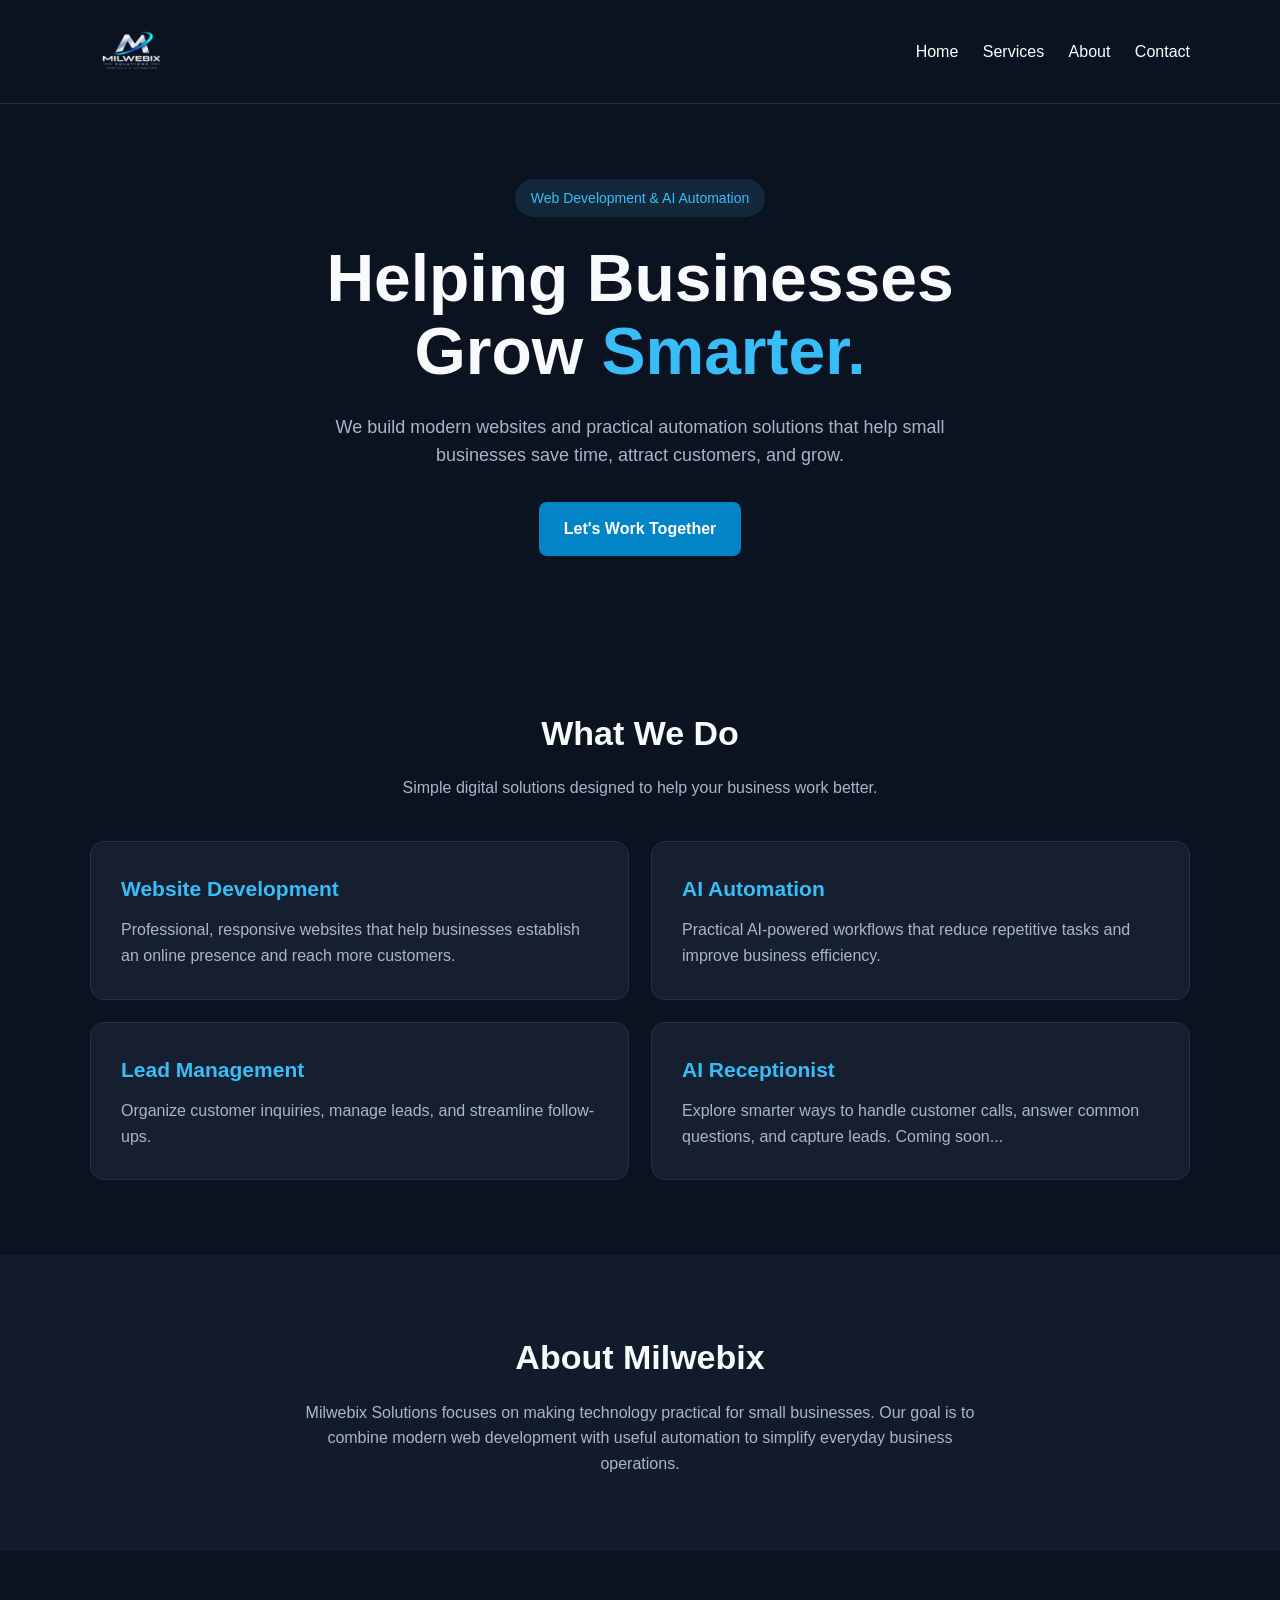
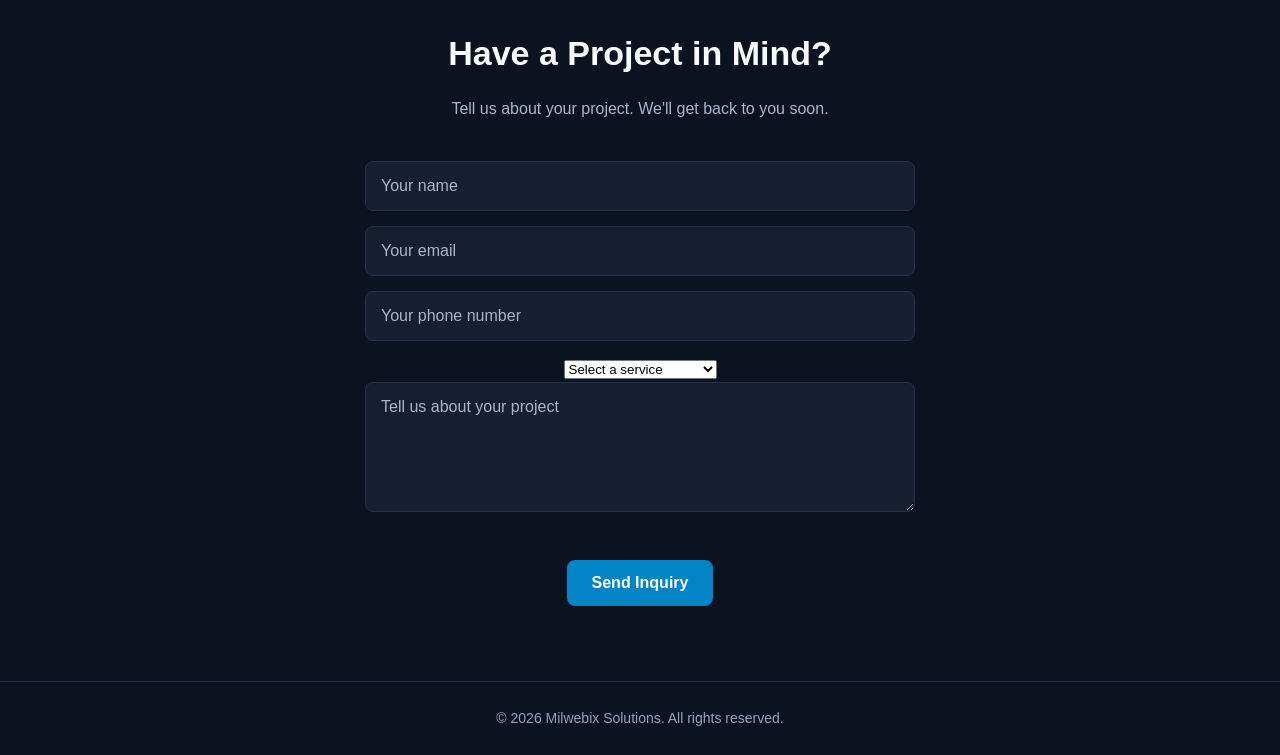
==== index.html @ 96309662 "Add service selection to contact form" ====
<!DOCTYPE html>
<html lang="en">
<head>
  <meta charset="UTF-8">
  <meta name="viewport" content="width=device-width, initial-scale=1.0">
  <meta name="description" content="Milwebix Solutions helps small businesses grow with modern websites and practical AI automation.">
  <title>Milwebix Solutions | Websites & AI Automation</title>

  <style>
    * {
      margin: 0;
      padding: 0;
      box-sizing: border-box;
    }

    html {
      scroll-behavior: smooth;
    }

    body {
      font-family: Arial, sans-serif;
      background: #0b1220;
      color: #f8fafc;
      line-height: 1.6;
    }

    .container {
      width: 90%;
      max-width: 1100px;
      margin: auto;
    }

    header {
      padding: 24px 0;
      border-bottom: 1px solid #263247;
    }

    nav {
      display: flex;
      justify-content: space-between;
      align-items: center;
      gap: 20px;
    }
.logo img {
    height: 55px;
    width: auto;
    max-width: 220px;
    object-fit: contain;
    display: block;
    mix-blend-mode: screen;
}

header nav a,
header nav a:link,
header nav a:visited {
    color: #FFFFFF !important;
    text-decoration: none;
    margin-left: 20px;
    font-weight: 500;
    transition: color 0.3s ease;
}

header nav a:hover {
    color: #25C8F5 !important;
}
}

    .hero {
      padding: 110px 0 100px;
      text-align: center;
    }
    .hero .container{
      text-align: center;
    }

    .tag {
      display: inline-block;
      color: #38bdf8;
      background: #14283b;
      padding: 8px 16px;
      border-radius: 30px;
      margin-bottom: 25px;
      font-size: 14px;
    }

    .hero h1 {
      font-size: clamp(38px, 7vw, 66px);
      line-height: 1.1;
      margin-bottom: 25px;
    }

    .hero h1 span {
      color: #38bdf8;
    }

    .hero p {
      max-width: 650px;
      margin: 0 auto 32px;
      color: #aab6c8;
      font-size: 18px;
    }

    .button {
      display: inline-block;
      background: #0284c7;
      color: white;
      padding: 14px 25px;
      border-radius: 8px;
      text-decoration: none;
      font-weight: bold;
    }

    .button:hover {
      background: #0369a1;
    }

    section {
      padding: 75px 0;
    }

    .section-title {
      text-align: center;
      font-size: 34px;
      margin-bottom: 15px;
    }

    .section-description {
      text-align: center;
      color: #aab6c8;
      max-width: 600px;
      margin: 0 auto 40px;
    }

    .services {
      display: grid;
      grid-template-columns: repeat(2, 1fr);
      gap: 22px;
    }

    .service-card {
      background: #151f30;
      border: 1px solid #263247;
      border-radius: 14px;
      padding: 30px;
    }

    .service-card h3 {
      font-size: 21px;
      margin-bottom: 12px;
      color: #38bdf8;
    }

    .service-card p {
      color: #aab6c8;
    }

    .about {
      text-align: center;
      background: #111b2b;
    }

    .about p {
      max-width: 700px;
      margin: auto;
      color: #aab6c8;
    }

   .contact {
  text-align: center;
}

.contact form {
  max-width: 550px;
  margin: 0 auto;
}

.contact input,
.contact textarea {
  width: 100%;
  padding: 15px;
  margin-bottom: 15px;
  background: #151f30;
  border: 1px solid #263247;
  border-radius: 8px;
  color: #ffffff;
  font-size: 16px;
  font-family: Arial, sans-serif;
}

.contact input::placeholder,
.contact textarea::placeholder {
  color: #aab6c8;
}

.contact input:focus,
.contact textarea:focus {
  outline: none;
  border-color: #25C8F5;
}

.contact textarea {
  min-height: 130px;
  resize: vertical;
}

.contact button {
  border: none;
  cursor: pointer;
  font-size: 16px;
}

    footer {
      border-top: 1px solid #263247;
      padding: 25px 0;
      text-align: center;
      color: #94a3b8;
      font-size: 14px;
    }

    @media (max-width: 650px) {
      nav {
        flex-direction: column;
      }

      nav a {
        margin: 0 8px;
      }

      .hero {
        padding: 75px 0;
      }

      .services {
        grid-template-columns: 1fr;
      }

      .section-title {
        font-size: 28px;
      }
    }
  </style>
</head>

<body>

  <header>
    <div class="container">
      <nav>
        <div class="logo">
    <img src="milwebix-logo.png" alt="Milwebix Solutions Logo">
</div>
        <div>
          <a href="#home">Home</a>
          <a href="#services">Services</a>
          <a href="#about">About</a>
          <a href="#contact">Contact</a>
        </div>
      </nav>
    </div>
  </header>

  <main>
    <section class="hero" id="home">
      <div class="container">
        <div class="tag">Web Development & AI Automation</div>
        <h1>Helping Businesses<br>Grow <span>Smarter.</span></h1>
        <p>
          We build modern websites and practical automation
          solutions that help small businesses save time,
          attract customers, and grow.
        </p>
        <a href="#contact" class="button">Let's Work Together</a>
      </div>
    </section>

    <section id="services">
      <div class="container">
        <h2 class="section-title">What We Do</h2>
        <p class="section-description">
          Simple digital solutions designed to help your business work better.
        </p>

        <div class="services">
          <div class="service-card">
            <h3>Website Development</h3>
            <p>
              Professional, responsive websites that help
              businesses establish an online presence and
              reach more customers.
            </p>
          </div>

          <div class="service-card">
            <h3>AI Automation</h3>
            <p>
              Practical AI-powered workflows that reduce
              repetitive tasks and improve business efficiency.
            </p>
          </div>

          <div class="service-card">
            <h3>Lead Management</h3>
            <p>
              Organize customer inquiries, manage leads,
              and streamline follow-ups.
            </p>
          </div>

          <div class="service-card">
            <h3>AI Receptionist</h3>
            <p>
              Explore smarter ways to handle customer calls,
              answer common questions, and capture leads. Coming soon...
            </p>
          </div>
        </div>
      </div>
    </section>

    <section class="about" id="about">
      <div class="container">
        <h2 class="section-title">About Milwebix</h2>
        <p>
          Milwebix Solutions focuses on making technology
          practical for small businesses. Our goal is to
          combine modern web development with useful
          automation to simplify everyday business operations.
        </p>
      </div>
    </section>

    <section class="contact" id="contact">
     <div class="container">
    <h2 class="section-title">Have a Project in Mind?</h2>
    <p class="section-description">
      Tell us about your project. We'll get back to you soon.
    </p>

    <form id="contact-form" action="https://hook.us2.make.com/bm4rfou65o7602pwq29cbnibg9ihxatp" method="POST">
      <input type="text" name="name" placeholder="Your name" required> <br>
      <input type="email" name="email" placeholder="Your email" required> <br>
      <input type="tel" name="phone" placeholder="Your phone number"> <br>
      <select name="service" id="service" required>
          <option value="" disabled selected>Select a service</option>
          <option value="Website Development">Website Development</option>
          <option value="AI Automation">AI Automation</option>
          <option value="Lead Management">Lead Management</option>
          <option value="Other">Other</option>
      </select>
      <br>
      <textarea name="message" placeholder="Tell us about your project" required></textarea> <br><br>

      <button type="submit" class="button">Send Inquiry</button>
    </form>
  </div>
    </section>
  </main>

  <footer>
    <div class="container">
      © 2026 Milwebix Solutions. All rights reserved.
    </div>
  </footer>

  
</body>
</html>
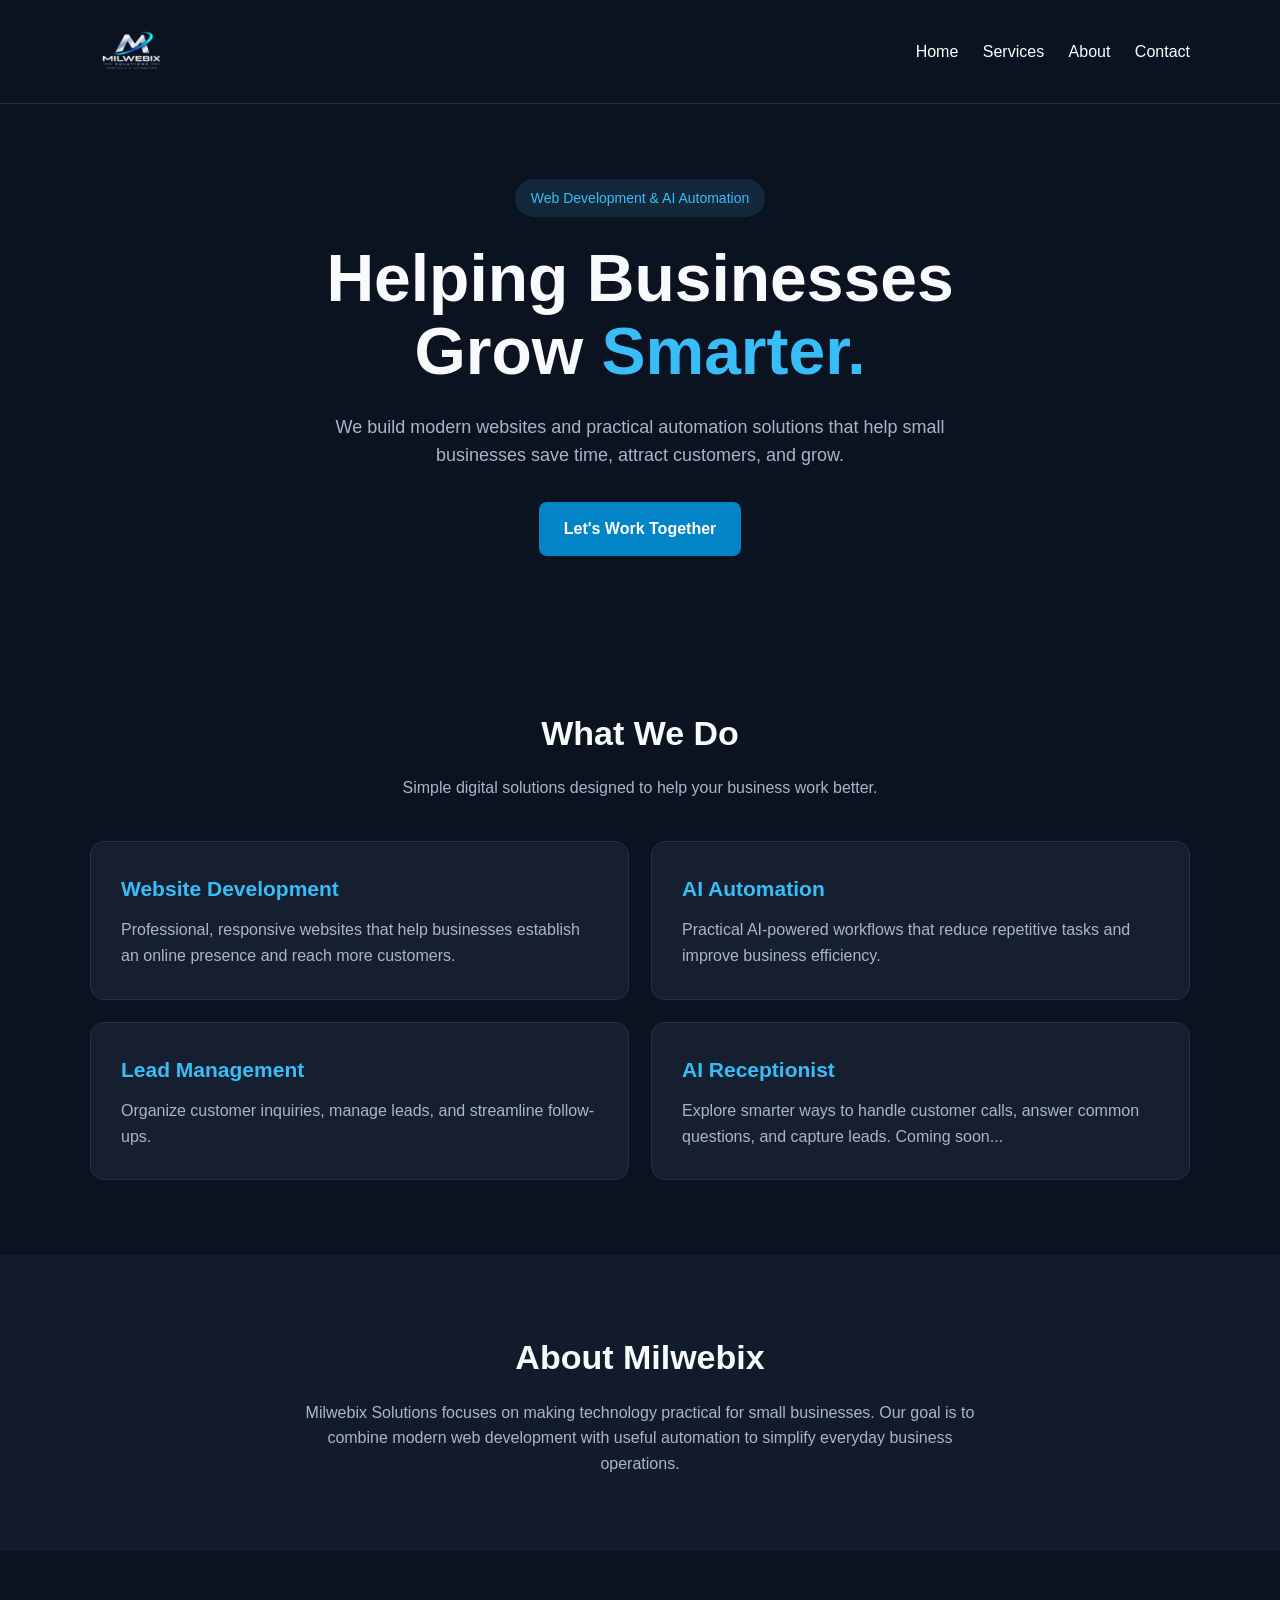
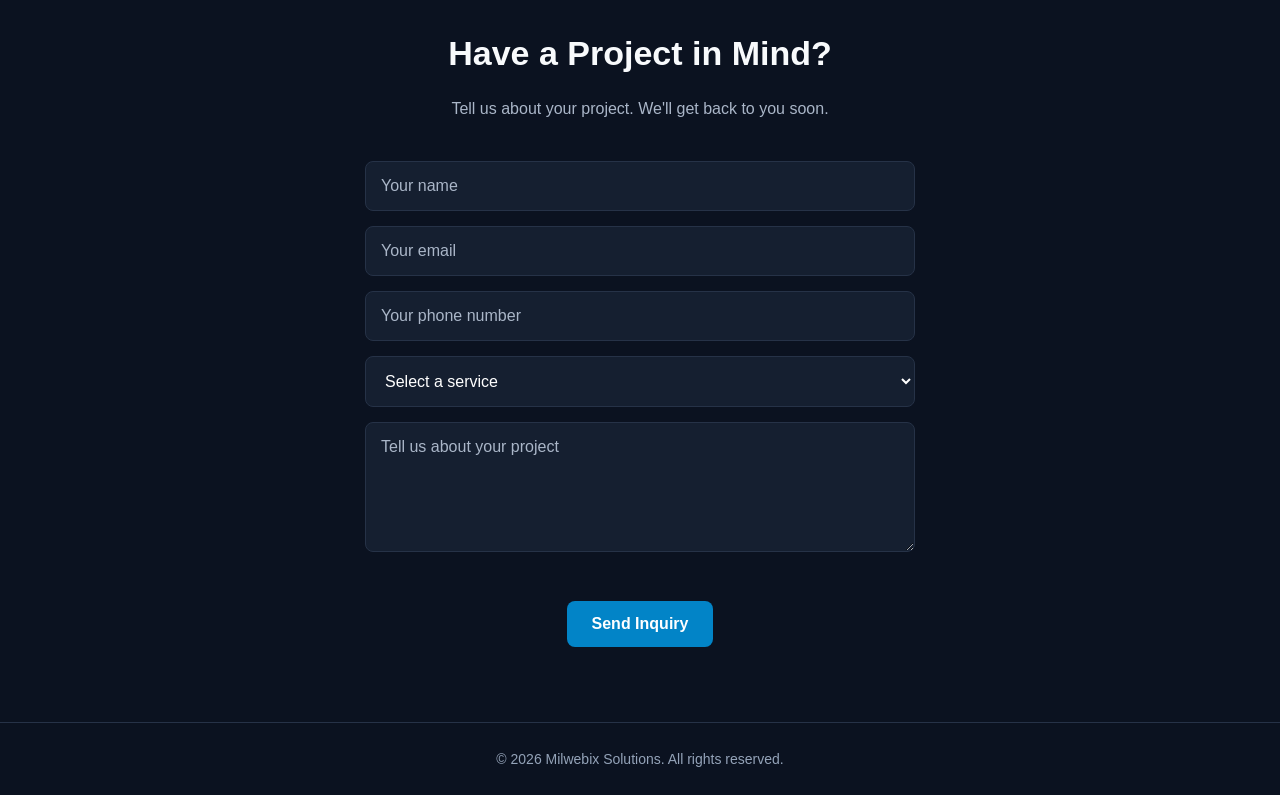
==== commit f111b457: "Enhance contact form styles for select element Added styles for select element focus state in contac" ====
--- a/index.html
+++ b/index.html
@@ -176,7 +176,8 @@
 }
 
 .contact input,
-.contact textarea {
+.contact textarea,
+.contact select {
   width: 100%;
   padding: 15px;
   margin-bottom: 15px;
@@ -202,6 +203,10 @@
 .contact textarea {
   min-height: 130px;
   resize: vertical;
+}
+    .contact select:focus {
+    outline: none;
+    border-color: #25C8F5;
 }
 
 .contact button {
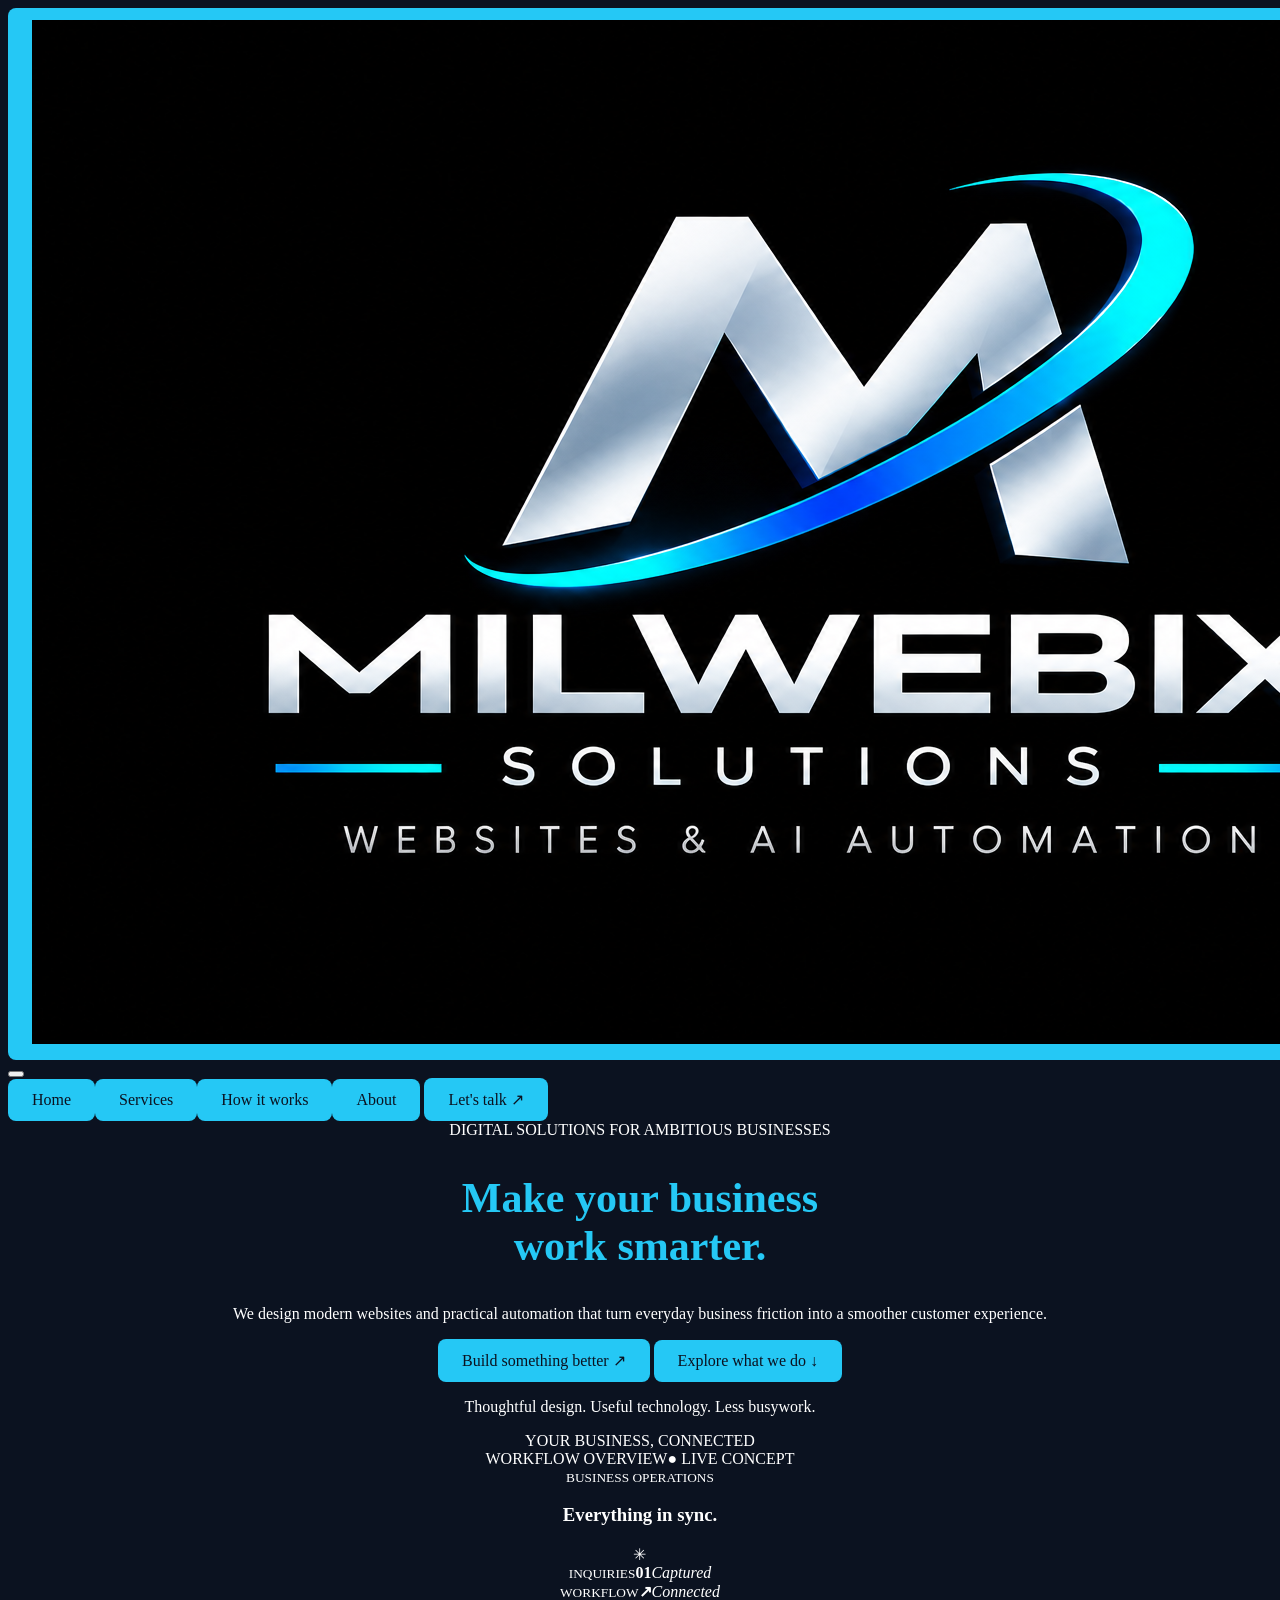
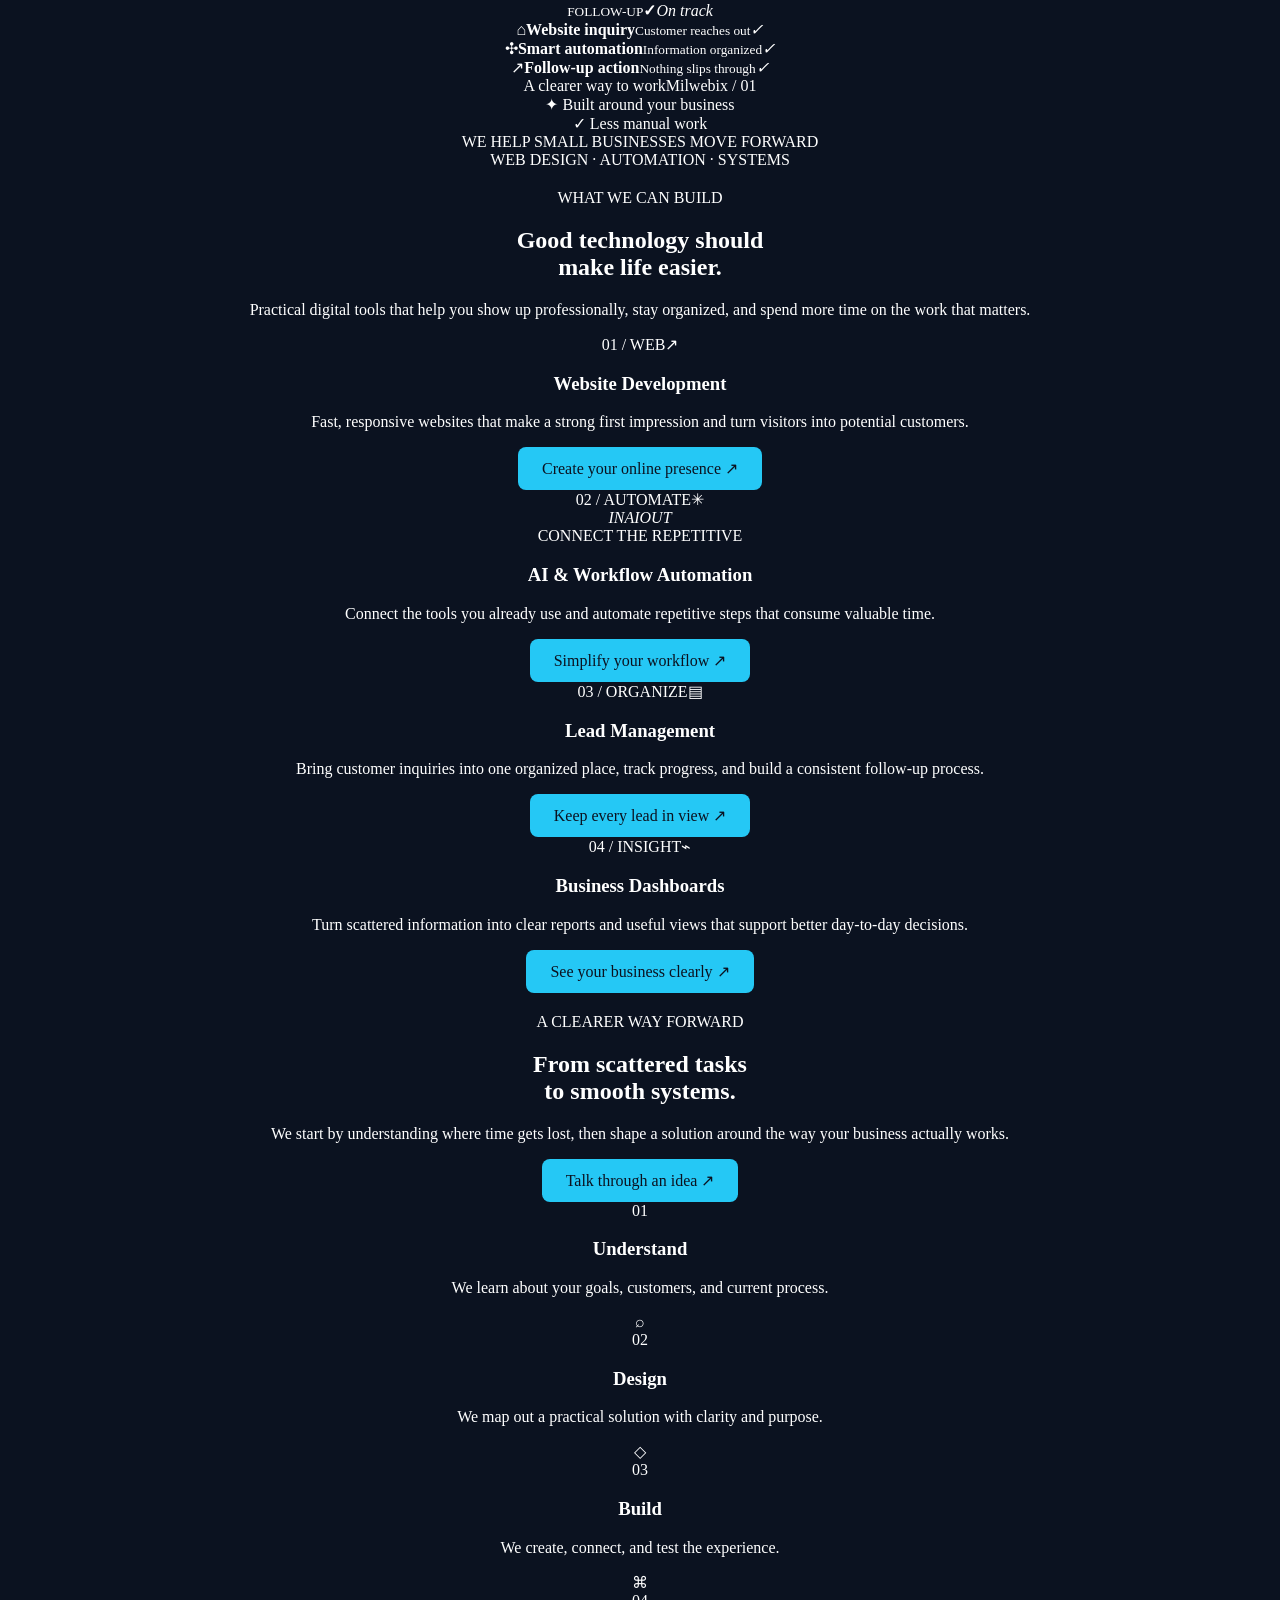
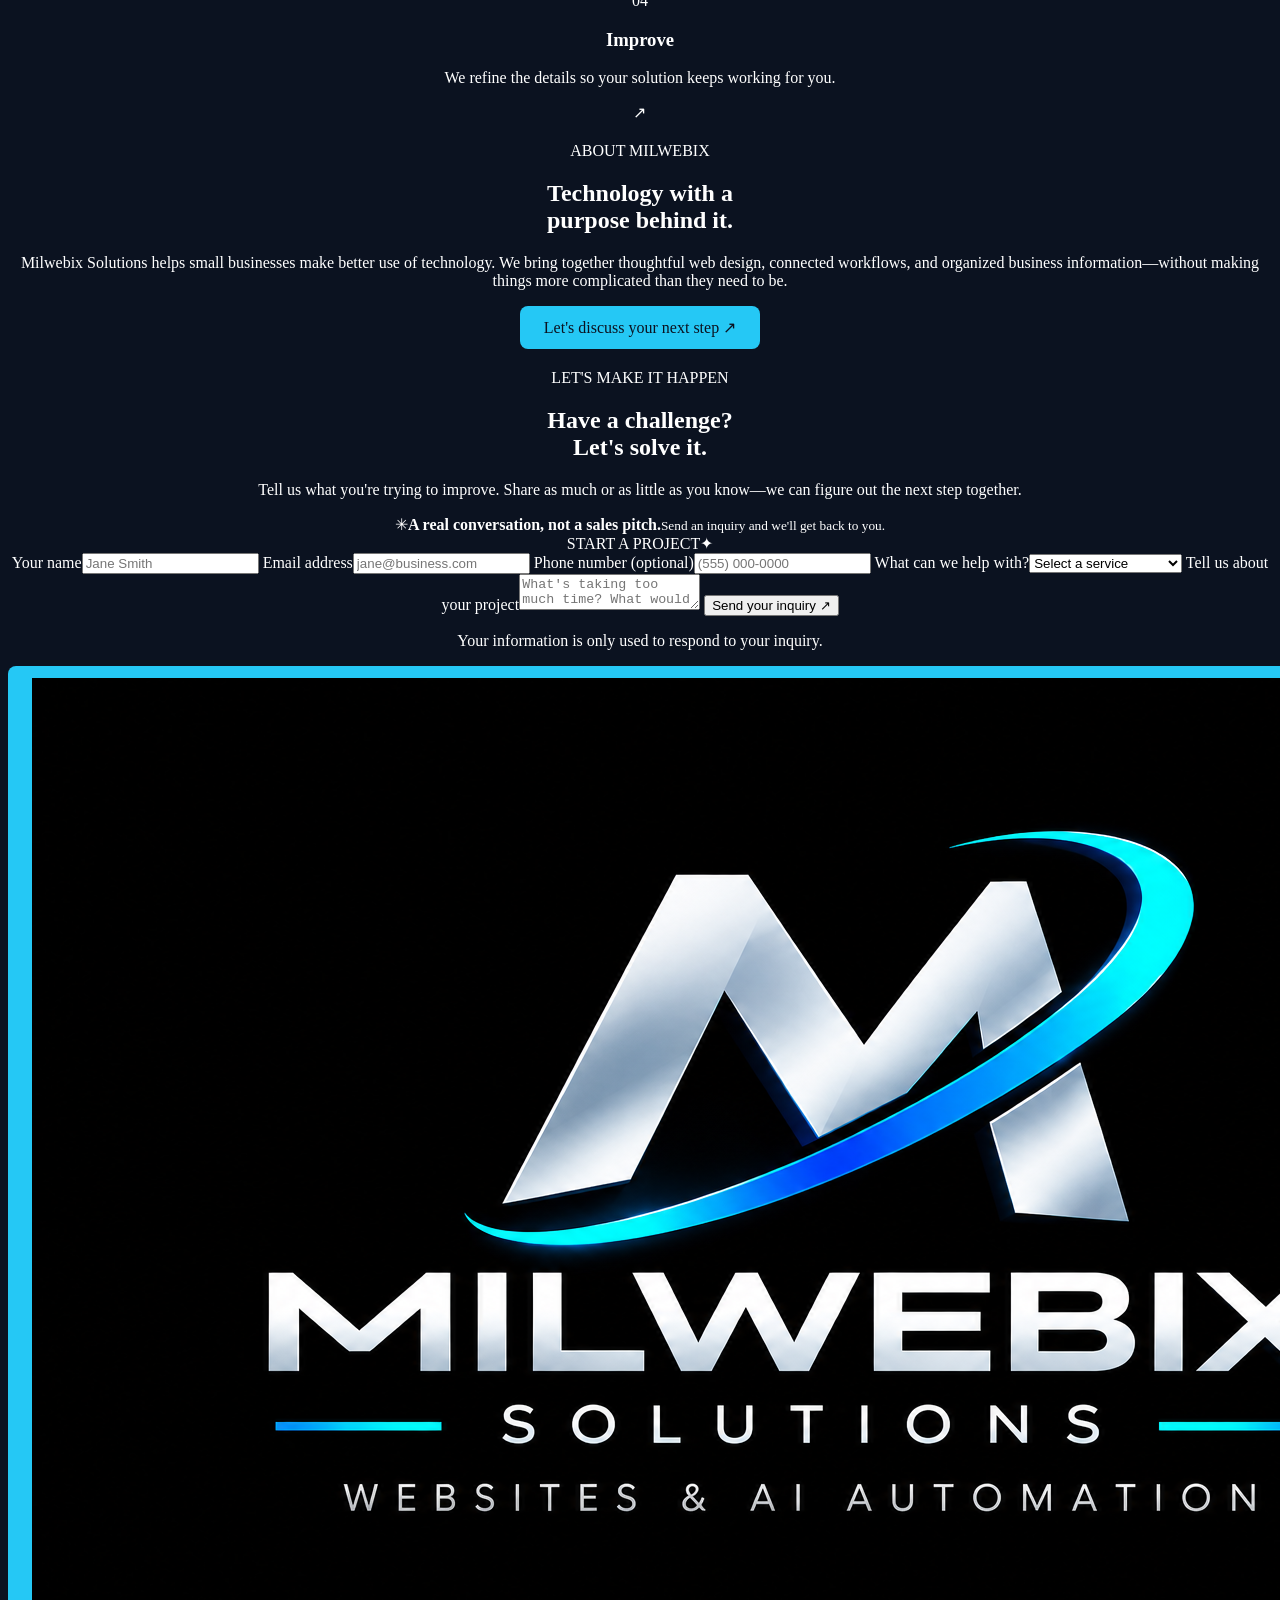
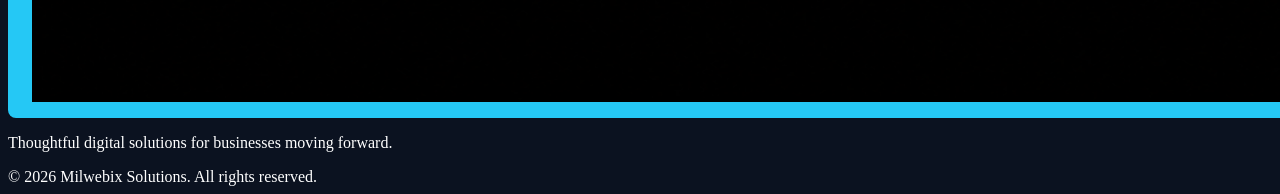
==== commit ceab3f4a: "Revamp index.html for improved user experience Updated the website's content and structure to enhanc" ====
--- a/index.html
+++ b/index.html
@@ -1,373 +1,142 @@
 
-<!DOCTYPE html>
+    <!DOCTYPE html>
 <html lang="en">
 <head>
   <meta charset="UTF-8">
   <meta name="viewport" content="width=device-width, initial-scale=1.0">
-  <meta name="description" content="Milwebix Solutions helps small businesses grow with modern websites and practical AI automation.">
-  <title>Milwebix Solutions | Websites & AI Automation</title>
-
-  <style>
-    * {
-      margin: 0;
-      padding: 0;
-      box-sizing: border-box;
-    }
-
-    html {
-      scroll-behavior: smooth;
-    }
-
-    body {
-      font-family: Arial, sans-serif;
-      background: #0b1220;
-      color: #f8fafc;
-      line-height: 1.6;
-    }
-
-    .container {
-      width: 90%;
-      max-width: 1100px;
-      margin: auto;
-    }
-
-    header {
-      padding: 24px 0;
-      border-bottom: 1px solid #263247;
-    }
-
-    nav {
-      display: flex;
-      justify-content: space-between;
-      align-items: center;
-      gap: 20px;
-    }
-.logo img {
-    height: 55px;
-    width: auto;
-    max-width: 220px;
-    object-fit: contain;
-    display: block;
-    mix-blend-mode: screen;
-}
-
-header nav a,
-header nav a:link,
-header nav a:visited {
-    color: #FFFFFF !important;
-    text-decoration: none;
-    margin-left: 20px;
-    font-weight: 500;
-    transition: color 0.3s ease;
-}
-
-header nav a:hover {
-    color: #25C8F5 !important;
-}
-}
-
-    .hero {
-      padding: 110px 0 100px;
-      text-align: center;
-    }
-    .hero .container{
-      text-align: center;
-    }
-
-    .tag {
-      display: inline-block;
-      color: #38bdf8;
-      background: #14283b;
-      padding: 8px 16px;
-      border-radius: 30px;
-      margin-bottom: 25px;
-      font-size: 14px;
-    }
-
-    .hero h1 {
-      font-size: clamp(38px, 7vw, 66px);
-      line-height: 1.1;
-      margin-bottom: 25px;
-    }
-
-    .hero h1 span {
-      color: #38bdf8;
-    }
-
-    .hero p {
-      max-width: 650px;
-      margin: 0 auto 32px;
-      color: #aab6c8;
-      font-size: 18px;
-    }
-
-    .button {
-      display: inline-block;
-      background: #0284c7;
-      color: white;
-      padding: 14px 25px;
-      border-radius: 8px;
-      text-decoration: none;
-      font-weight: bold;
-    }
-
-    .button:hover {
-      background: #0369a1;
-    }
-
-    section {
-      padding: 75px 0;
-    }
-
-    .section-title {
-      text-align: center;
-      font-size: 34px;
-      margin-bottom: 15px;
-    }
-
-    .section-description {
-      text-align: center;
-      color: #aab6c8;
-      max-width: 600px;
-      margin: 0 auto 40px;
-    }
-
-    .services {
-      display: grid;
-      grid-template-columns: repeat(2, 1fr);
-      gap: 22px;
-    }
-
-    .service-card {
-      background: #151f30;
-      border: 1px solid #263247;
-      border-radius: 14px;
-      padding: 30px;
-    }
-
-    .service-card h3 {
-      font-size: 21px;
-      margin-bottom: 12px;
-      color: #38bdf8;
-    }
-
-    .service-card p {
-      color: #aab6c8;
-    }
-
-    .about {
-      text-align: center;
-      background: #111b2b;
-    }
-
-    .about p {
-      max-width: 700px;
-      margin: auto;
-      color: #aab6c8;
-    }
-
-   .contact {
-  text-align: center;
-}
-
-.contact form {
-  max-width: 550px;
-  margin: 0 auto;
-}
-
-.contact input,
-.contact textarea,
-.contact select {
-  width: 100%;
-  padding: 15px;
-  margin-bottom: 15px;
-  background: #151f30;
-  border: 1px solid #263247;
-  border-radius: 8px;
-  color: #ffffff;
-  font-size: 16px;
-  font-family: Arial, sans-serif;
-}
-
-.contact input::placeholder,
-.contact textarea::placeholder {
-  color: #aab6c8;
-}
-
-.contact input:focus,
-.contact textarea:focus {
-  outline: none;
-  border-color: #25C8F5;
-}
-
-.contact textarea {
-  min-height: 130px;
-  resize: vertical;
-}
-    .contact select:focus {
-    outline: none;
-    border-color: #25C8F5;
-}
-
-.contact button {
-  border: none;
-  cursor: pointer;
-  font-size: 16px;
-}
-
-    footer {
-      border-top: 1px solid #263247;
-      padding: 25px 0;
-      text-align: center;
-      color: #94a3b8;
-      font-size: 14px;
-    }
-
-    @media (max-width: 650px) {
-      nav {
-        flex-direction: column;
-      }
-
-      nav a {
-        margin: 0 8px;
-      }
-
-      .hero {
-        padding: 75px 0;
-      }
-
-      .services {
-        grid-template-columns: 1fr;
-      }
-
-      .section-title {
-        font-size: 28px;
-      }
-    }
-  </style>
+  <meta name="description" content="Milwebix Solutions builds modern websites and practical automation systems that help small businesses save time and grow.">
+  <meta name="theme-color" content="#070b16">
+  <title>Milwebix Solutions | Digital Experiences & Automation</title>
+  <link rel="preconnect" href="https://fonts.googleapis.com">
+  <link rel="preconnect" href="https://fonts.gstatic.com" crossorigin>
+  <link href="https://fonts.googleapis.com/css2?family=DM+Sans:wght@400;500;600;700&family=Space+Grotesk:wght@400;500;600;700&display=swap" rel="stylesheet">
+  <link rel="stylesheet" href="style.css">
 </head>
-
 <body>
-
-  <header>
-    <div class="container">
-      <nav>
-        <div class="logo">
-    <img src="milwebix-logo.png" alt="Milwebix Solutions Logo">
-</div>
-        <div>
-          <a href="#home">Home</a>
-          <a href="#services">Services</a>
-          <a href="#about">About</a>
-          <a href="#contact">Contact</a>
-        </div>
+  <div class="ambient ambient-one" aria-hidden="true"></div>
+  <div class="ambient ambient-two" aria-hidden="true"></div>
+  <header class="site-header">
+    <div class="container nav-wrap">
+      <a class="brand" href="#home" aria-label="Milwebix home">
+        <img src="milwebix-logo.png" alt="Milwebix Solutions">
+      </a>
+      <button class="menu-toggle" aria-label="Open navigation" aria-expanded="false"><span></span><span></span></button>
+      <nav class="main-nav" aria-label="Main navigation">
+        <a href="#home">Home</a><a href="#services">Services</a><a href="#process">How it works</a><a href="#about">About</a>
+        <a class="nav-cta" href="#contact">Let's talk <span>↗</span></a>
       </nav>
     </div>
   </header>
 
   <main>
-    <section class="hero" id="home">
-      <div class="container">
-        <div class="tag">Web Development & AI Automation</div>
-        <h1>Helping Businesses<br>Grow <span>Smarter.</span></h1>
-        <p>
-          We build modern websites and practical automation
-          solutions that help small businesses save time,
-          attract customers, and grow.
-        </p>
-        <a href="#contact" class="button">Let's Work Together</a>
+    <section class="hero section-shell" id="home">
+      <div class="container hero-grid">
+        <div class="hero-copy reveal">
+          <div class="eyebrow"><span class="pulse-dot"></span> DIGITAL SOLUTIONS FOR AMBITIOUS BUSINESSES</div>
+          <h1>Make your business<br>work <span class="gradient-text">smarter.</span></h1>
+          <p class="hero-lede">We design modern websites and practical automation that turn everyday business friction into a smoother customer experience.</p>
+          <div class="hero-actions">
+            <a class="button button-primary" href="#contact">Build something better <span>↗</span></a>
+            <a class="text-link" href="#services">Explore what we do <span>↓</span></a>
+          </div>
+          <div class="hero-proof"><div class="proof-line"></div><p>Thoughtful design. Useful technology. Less busywork.</p></div>
+        </div>
+
+        <div class="hero-visual reveal" aria-label="Illustration of a connected business workflow">
+          <div class="orbit orbit-a"></div><div class="orbit orbit-b"></div>
+          <div class="visual-glow"></div>
+          <div class="visual-label"><span class="pulse-dot"></span> YOUR BUSINESS, CONNECTED</div>
+          <div class="dashboard-card">
+            <div class="dash-top"><div class="window-dots"><i></i><i></i><i></i></div><span>WORKFLOW OVERVIEW</span><span class="live-pill">● LIVE CONCEPT</span></div>
+            <div class="dash-heading"><div><small>BUSINESS OPERATIONS</small><h3>Everything in sync.</h3></div><div class="dash-icon">✳</div></div>
+            <div class="metric-row">
+              <div class="metric"><small>INQUIRIES</small><strong>01</strong><em>Captured</em></div>
+              <div class="metric"><small>WORKFLOW</small><strong class="metric-blue">↗</strong><em>Connected</em></div>
+              <div class="metric"><small>FOLLOW-UP</small><strong class="metric-purple">✓</strong><em>On track</em></div>
+            </div>
+            <div class="workflow">
+              <div class="workflow-node"><span class="node-icon">⌂</span><span><b>Website inquiry</b><small>Customer reaches out</small></span><i>✓</i></div>
+              <div class="connector"><span></span></div>
+              <div class="workflow-node"><span class="node-icon node-cyan">✣</span><span><b>Smart automation</b><small>Information organized</small></span><i>✓</i></div>
+              <div class="connector"><span></span></div>
+              <div class="workflow-node"><span class="node-icon node-purple">↗</span><span><b>Follow-up action</b><small>Nothing slips through</small></span><i>✓</i></div>
+            </div>
+            <div class="dash-foot"><span><i class="tiny-status"></i> A clearer way to work</span><span>Milwebix / 01</span></div>
+          </div>
+          <div class="float-chip chip-top"><span>✦</span> Built around your business</div>
+          <div class="float-chip chip-bottom"><span class="chip-check">✓</span> Less manual work</div>
+        </div>
       </div>
+      <div class="hero-bottom container"><span>WE HELP SMALL BUSINESSES MOVE FORWARD</span><div class="hero-bottom-line"></div><span>WEB DESIGN · AUTOMATION · SYSTEMS</span></div>
     </section>
 
-    <section id="services">
+    <section class="services-section section-pad" id="services">
       <div class="container">
-        <h2 class="section-title">What We Do</h2>
-        <p class="section-description">
-          Simple digital solutions designed to help your business work better.
-        </p>
-
-        <div class="services">
-          <div class="service-card">
-            <h3>Website Development</h3>
-            <p>
-              Professional, responsive websites that help
-              businesses establish an online presence and
-              reach more customers.
-            </p>
-          </div>
-
-          <div class="service-card">
-            <h3>AI Automation</h3>
-            <p>
-              Practical AI-powered workflows that reduce
-              repetitive tasks and improve business efficiency.
-            </p>
-          </div>
-
-          <div class="service-card">
-            <h3>Lead Management</h3>
-            <p>
-              Organize customer inquiries, manage leads,
-              and streamline follow-ups.
-            </p>
-          </div>
-
-          <div class="service-card">
-            <h3>AI Receptionist</h3>
-            <p>
-              Explore smarter ways to handle customer calls,
-              answer common questions, and capture leads. Coming soon...
-            </p>
-          </div>
+        <div class="section-intro reveal"><div><div class="eyebrow">WHAT WE CAN BUILD</div><h2>Good technology should<br><span class="gradient-text">make life easier.</span></h2></div><p>Practical digital tools that help you show up professionally, stay organized, and spend more time on the work that matters.</p></div>
+        <div class="services-grid">
+          <article class="service-card reveal"><div class="card-top"><span class="service-number">01 / WEB</span><span class="service-symbol">↗</span></div><div class="service-art art-web"><div class="mini-browser"><div class="mini-browser-bar"><i></i><i></i><i></i></div><div class="mini-browser-content"><b></b><b></b><span></span><span></span></div></div></div><h3>Website Development</h3><p>Fast, responsive websites that make a strong first impression and turn visitors into potential customers.</p><a href="#contact" class="card-link">Create your online presence <span>↗</span></a></article>
+          <article class="service-card reveal"><div class="card-top"><span class="service-number">02 / AUTOMATE</span><span class="service-symbol">✳</span></div><div class="service-art art-auto"><div class="auto-nodes"><i>IN</i><b></b><i>AI</i><b></b><i>OUT</i></div><div class="auto-caption">CONNECT THE REPETITIVE</div></div><h3>AI & Workflow Automation</h3><p>Connect the tools you already use and automate repetitive steps that consume valuable time.</p><a href="#contact" class="card-link">Simplify your workflow <span>↗</span></a></article>
+          <article class="service-card reveal"><div class="card-top"><span class="service-number">03 / ORGANIZE</span><span class="service-symbol">▤</span></div><div class="service-art art-leads"><div class="lead-row"><i></i><span></span><em></em></div><div class="lead-row"><i></i><span></span><em></em></div><div class="lead-row"><i></i><span></span><em></em></div></div><h3>Lead Management</h3><p>Bring customer inquiries into one organized place, track progress, and build a consistent follow-up process.</p><a href="#contact" class="card-link">Keep every lead in view <span>↗</span></a></article>
+          <article class="service-card reveal"><div class="card-top"><span class="service-number">04 / INSIGHT</span><span class="service-symbol">⌁</span></div><div class="service-art art-data"><div class="chart-bars"><i></i><i></i><i></i><i></i><i></i><i></i><i></i></div><div class="chart-line"></div></div><h3>Business Dashboards</h3><p>Turn scattered information into clear reports and useful views that support better day-to-day decisions.</p><a href="#contact" class="card-link">See your business clearly <span>↗</span></a></article>
         </div>
       </div>
     </section>
 
-    <section class="about" id="about">
-      <div class="container">
-        <h2 class="section-title">About Milwebix</h2>
-        <p>
-          Milwebix Solutions focuses on making technology
-          practical for small businesses. Our goal is to
-          combine modern web development with useful
-          automation to simplify everyday business operations.
-        </p>
+    <section class="process-section section-pad" id="process">
+      <div class="container process-layout">
+        <div class="process-copy reveal"><div class="eyebrow">A CLEARER WAY FORWARD</div><h2>From scattered tasks<br>to <span class="gradient-text">smooth systems.</span></h2><p>We start by understanding where time gets lost, then shape a solution around the way your business actually works.</p><a class="button button-secondary" href="#contact">Talk through an idea <span>↗</span></a></div>
+        <div class="process-steps">
+          <div class="process-step reveal"><span class="step-count">01</span><div><h3>Understand</h3><p>We learn about your goals, customers, and current process.</p></div><span class="step-mark">⌕</span></div>
+          <div class="process-step reveal"><span class="step-count">02</span><div><h3>Design</h3><p>We map out a practical solution with clarity and purpose.</p></div><span class="step-mark">◇</span></div>
+          <div class="process-step reveal"><span class="step-count">03</span><div><h3>Build</h3><p>We create, connect, and test the experience.</p></div><span class="step-mark">⌘</span></div>
+          <div class="process-step reveal"><span class="step-count">04</span><div><h3>Improve</h3><p>We refine the details so your solution keeps working for you.</p></div><span class="step-mark">↗</span></div>
+        </div>
       </div>
     </section>
 
-    <section class="contact" id="contact">
-     <div class="container">
-    <h2 class="section-title">Have a Project in Mind?</h2>
-    <p class="section-description">
-      Tell us about your project. We'll get back to you soon.
-    </p>
+    <section class="about-section section-pad" id="about">
+      <div class="container about-panel reveal"><div class="about-orb"></div><div class="eyebrow">ABOUT MILWEBIX</div><h2>Technology with a<br><span class="gradient-text">purpose behind it.</span></h2><p>Milwebix Solutions helps small businesses make better use of technology. We bring together thoughtful web design, connected workflows, and organized business information—without making things more complicated than they need to be.</p><a href="#contact" class="text-link">Let's discuss your next step <span>↗</span></a></div>
+    </section>
 
-    <form id="contact-form" action="https://hook.us2.make.com/bm4rfou65o7602pwq29cbnibg9ihxatp" method="POST">
-      <input type="text" name="name" placeholder="Your name" required> <br>
-      <input type="email" name="email" placeholder="Your email" required> <br>
-      <input type="tel" name="phone" placeholder="Your phone number"> <br>
-      <select name="service" id="service" required>
-          <option value="" disabled selected>Select a service</option>
-          <option value="Website Development">Website Development</option>
-          <option value="AI Automation">AI Automation</option>
-          <option value="Lead Management">Lead Management</option>
-          <option value="Other">Other</option>
-      </select>
-      <br>
-      <textarea name="message" placeholder="Tell us about your project" required></textarea> <br><br>
-
-      <button type="submit" class="button">Send Inquiry</button>
-    </form>
-  </div>
+    <section class="contact-section section-pad" id="contact">
+      <div class="container contact-layout">
+        <div class="contact-copy reveal"><div class="eyebrow">LET'S MAKE IT HAPPEN</div><h2>Have a challenge?<br><span class="gradient-text">Let's solve it.</span></h2><p>Tell us what you're trying to improve. Share as much or as little as you know—we can figure out the next step together.</p><div class="contact-note"><span class="note-icon">✳</span><span><b>A real conversation, not a sales pitch.</b><small>Send an inquiry and we'll get back to you.</small></span></div></div>
+        <form class="contact-form reveal" id="contact-form" action="https://hook.us2.make.com/bm4rfou65o7602pwq29cbnibg9ihxatp" method="POST">
+          <div class="form-heading"><span>START A PROJECT</span><span class="form-spark">✦</span></div>
+          <label for="name">Your name</label><input id="name" type="text" name="name" placeholder="Jane Smith" autocomplete="name" required>
+          <label for="email">Email address</label><input id="email" type="email" name="email" placeholder="jane@business.com" autocomplete="email" required>
+          <label for="phone">Phone number <span>(optional)</span></label><input id="phone" type="tel" name="phone" placeholder="(555) 000-0000" autocomplete="tel">
+          <label for="service">What can we help with?</label><select id="service" name="service" required><option value="" disabled selected>Select a service</option><option value="Website Development">Website Development</option><option value="AI Automation">AI Automation</option><option value="Lead Management">Lead Management</option><option value="Other">Something else</option></select>
+          <label for="message">Tell us about your project</label><textarea id="message" name="message" placeholder="What's taking too much time? What would you like to improve?" required></textarea>
+          <button type="submit" class="button button-primary submit-button">Send your inquiry <span>↗</span></button>
+          <p class="form-privacy">Your information is only used to respond to your inquiry.</p>
+        </form>
+      </div>
     </section>
   </main>
 
-  <footer>
-    <div class="container">
-      © 2026 Milwebix Solutions. All rights reserved.
-    </div>
-  </footer>
-
-  
+  <footer class="site-footer"><div class="container footer-inner"><a class="brand footer-brand" href="#home"><img src="milwebix-logo.png" alt="Milwebix Solutions"></a><p>Thoughtful digital solutions for businesses moving forward.</p><span>© 2026 Milwebix Solutions. All rights reserved.</span></div></footer>
+  <script>
+    const menuButton = document.querySelector('.menu-toggle');
+    const nav = document.querySelector('.main-nav');
+    menuButton.addEventListener('click', () => {
+      const open = menuButton.getAttribute('aria-expanded') === 'true';
+      menuButton.setAttribute('aria-expanded', String(!open));
+      nav.classList.toggle('is-open', !open);
+    });
+    nav.querySelectorAll('a').forEach(link => link.addEventListener('click', () => {
+      nav.classList.remove('is-open');
+      menuButton.setAttribute('aria-expanded', 'false');
+    }));
+    const observer = new IntersectionObserver(entries => {
+      entries.forEach(entry => {
+        if (entry.isIntersecting) {
+          entry.target.classList.add('is-visible');
+          observer.unobserve(entry.target);
+        }
+      });
+    }, { threshold: 0.12 });
+    document.querySelectorAll('.reveal').forEach(el => observer.observe(el));
+  </script>
 </body>
 </html>
--- a/style.css
+++ b/style.css
@@ -0,0 +1,40 @@
+body{
+  background-color: #0b1220;
+}
+main{
+  text-align: center;
+}
+body{
+  color: #ffffff;
+}
+h1{
+  color: #25C8F5;
+  font-size: 42px;
+}
+p{
+    font-size:18px
+    line-lenght:1.8
+    color: #cbd5e1
+}
+a{
+  display: inline-block;
+  background-color: #25C8F5;
+  color: #0b1220;
+  padding: 12px 24px;
+  text-decoration: none;
+  border-radius: 8px;
+}
+a.hover{
+  background-color: #ffffff;
+  color: #0b1220;
+}
+main{
+  min-height: 100hv;
+  display: flex;
+  flex-direction: column;
+  justify-content: center;
+  align-items: center;
+}
+main{
+  gap: 20px;
+}
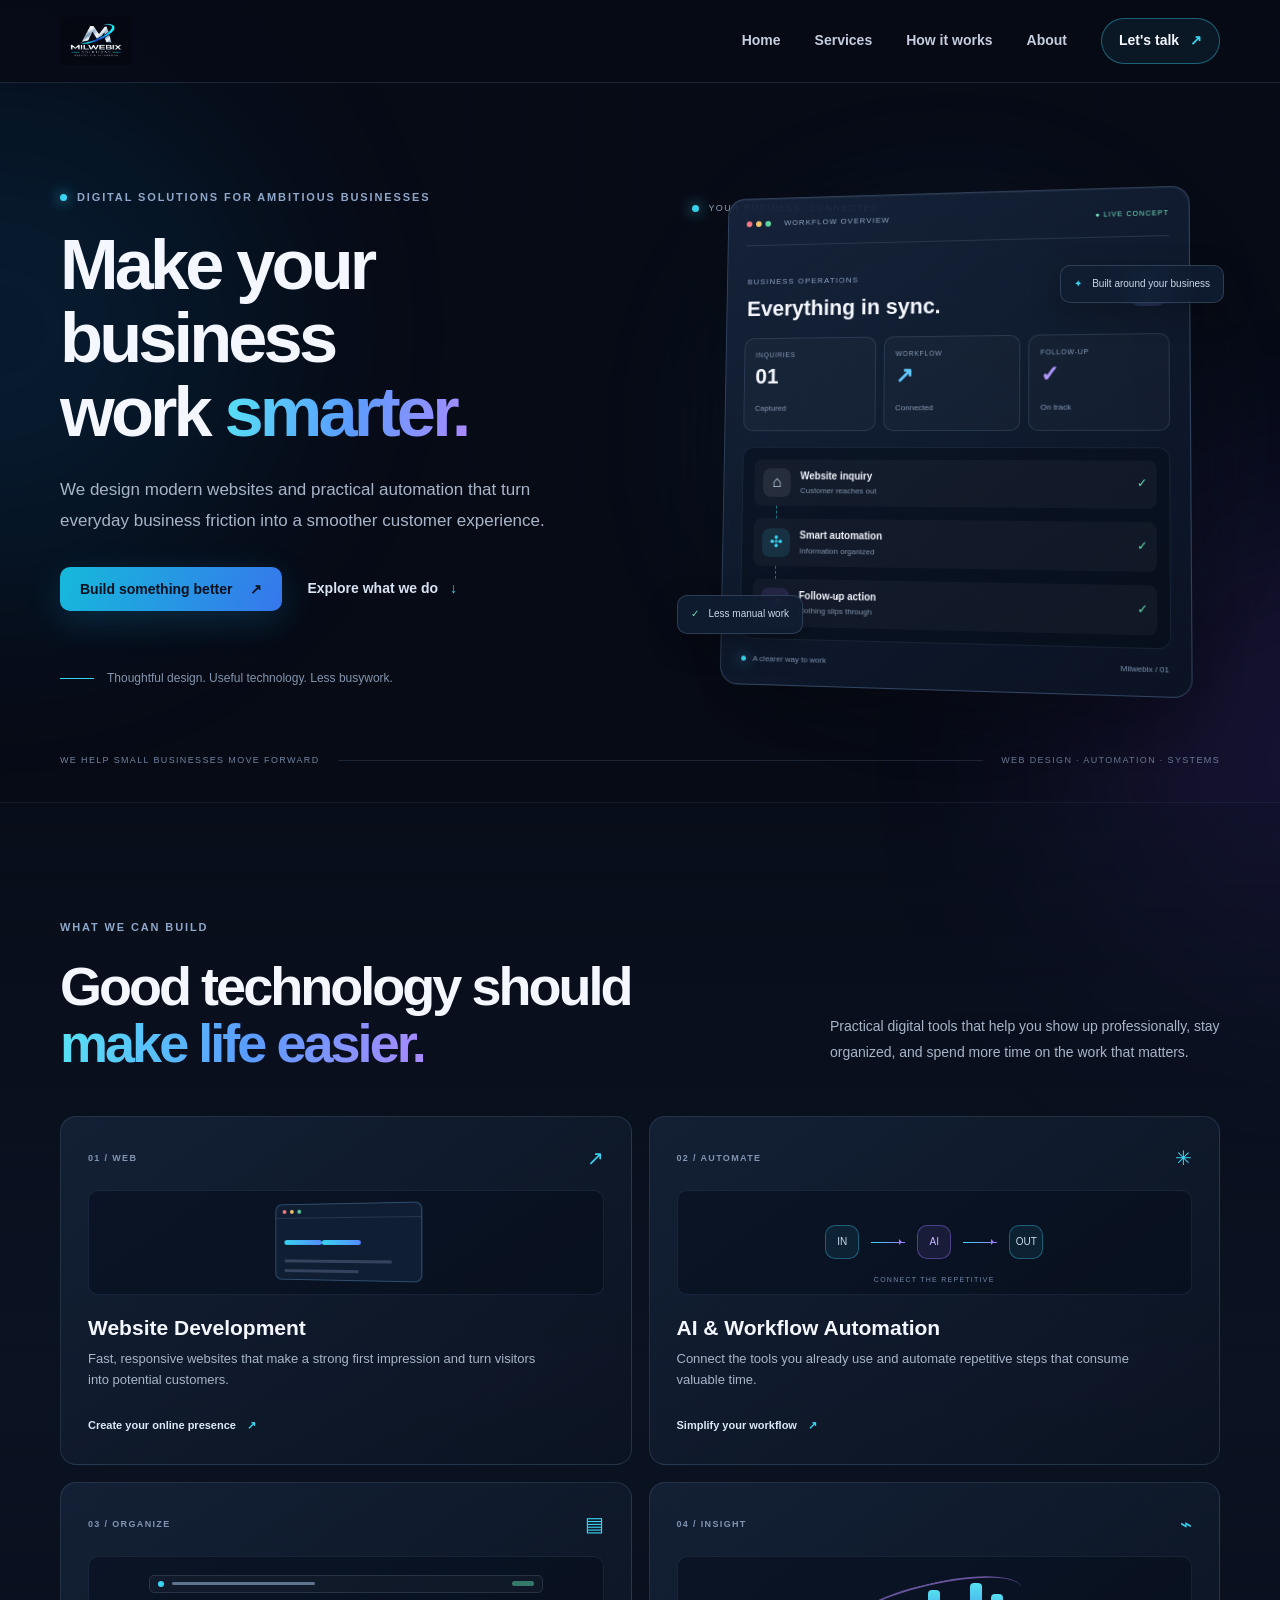
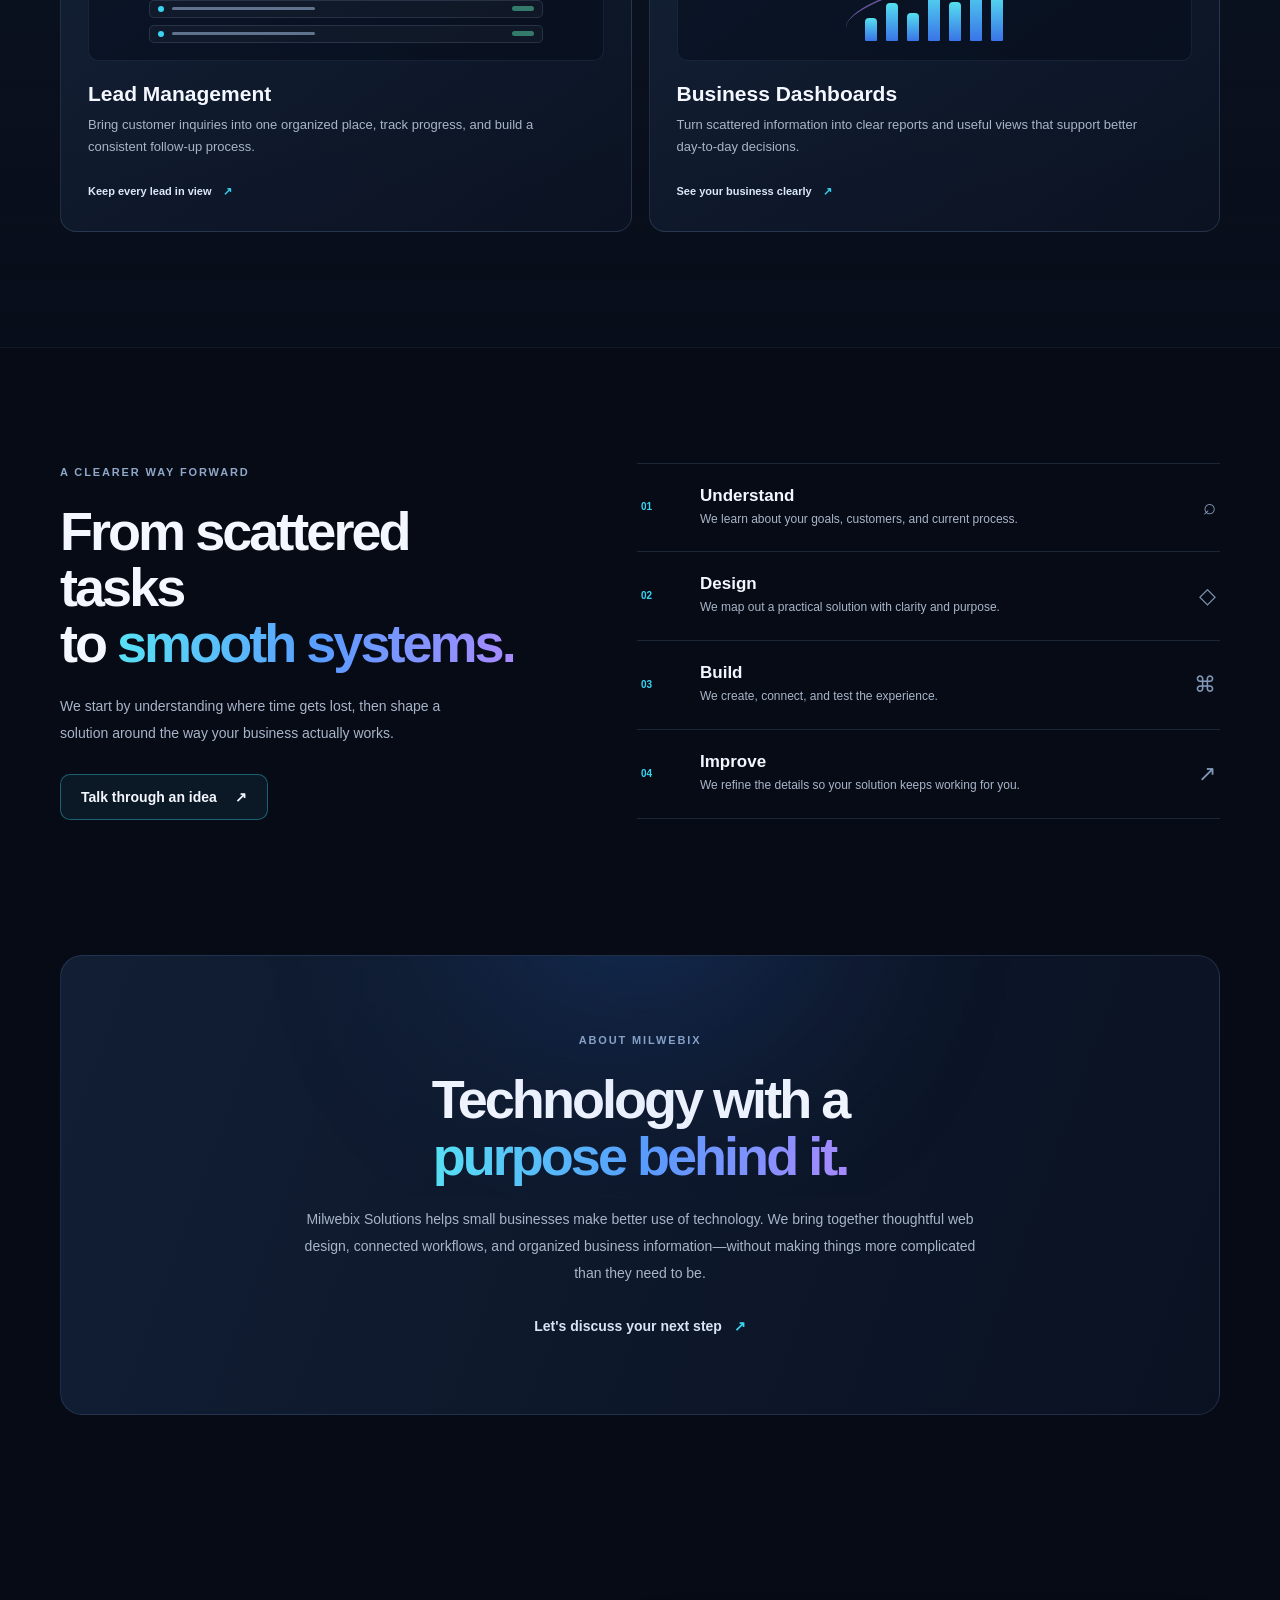
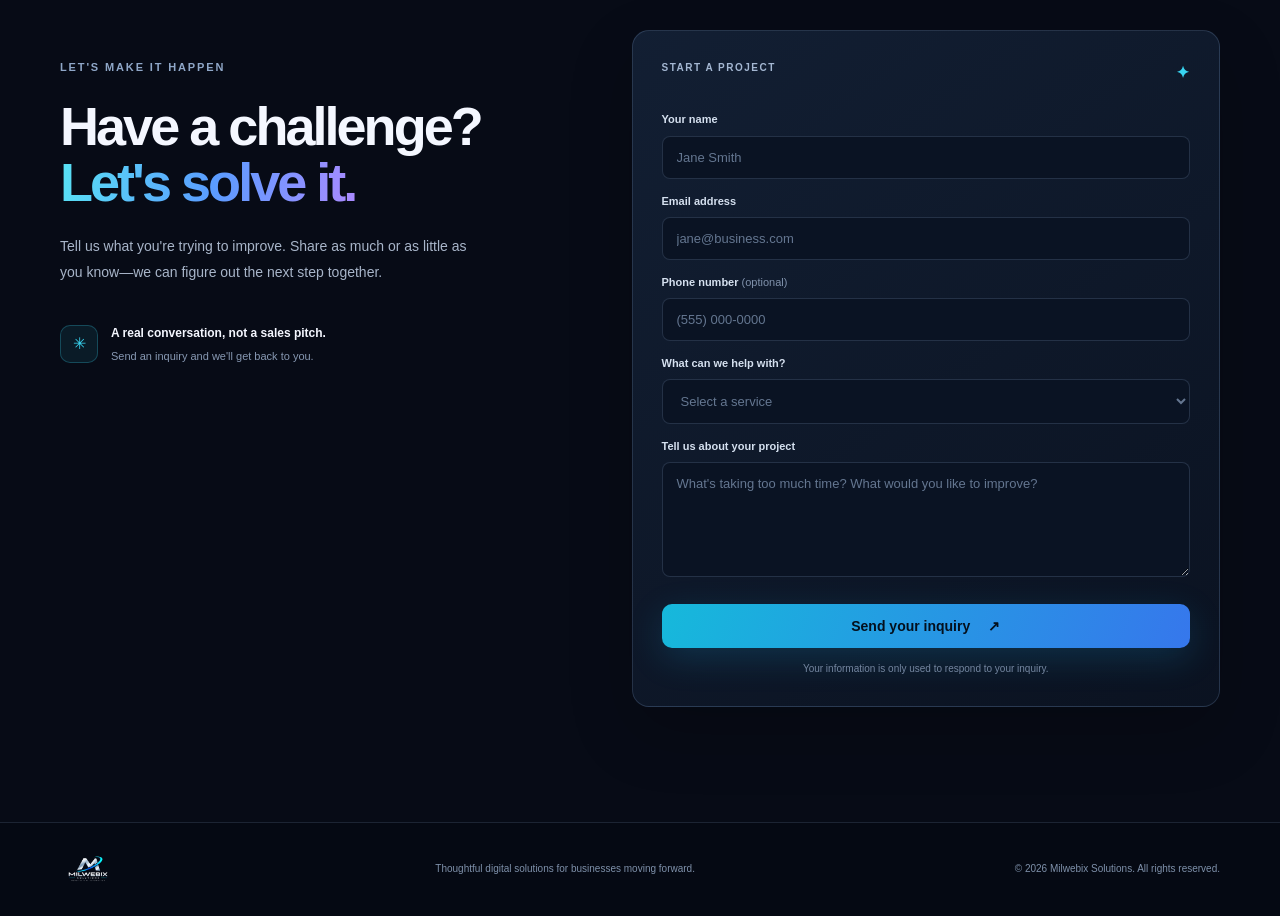
==== commit b22b903f: "Replace logo image with optimized version" ====
--- a/index.html
+++ b/index.html
@@ -18,7 +18,7 @@
   <header class="site-header">
     <div class="container nav-wrap">
       <a class="brand" href="#home" aria-label="Milwebix home">
-        <img src="milwebix-logo.png" alt="Milwebix Solutions">
+        <img src="milwebix-homepage-logo-optimized.webp" alt="Milwebix Solutions">
       </a>
       <button class="menu-toggle" aria-label="Open navigation" aria-expanded="false"><span></span><span></span></button>
       <nav class="main-nav" aria-label="Main navigation">
--- a/style.css
+++ b/style.css
@@ -1,40 +1,71 @@
-body{
-  background-color: #0b1220;
+/* MILWEBIX SOLUTIONS — shared visual system */
+:root{--bg:#070b16;--bg-soft:#0b1222;--panel:#101a2d;--panel-2:#121f35;--line:rgba(148,178,218,.16);--text:#f4f7ff;--muted:#a8b5c9;--cyan:#39d5f2;--blue:#568bff;--purple:#9a7bff;--font:"DM Sans",Arial,sans-serif;--display:"Space Grotesk","DM Sans",sans-serif}
+*{box-sizing:border-box;margin:0;padding:0}
+html{scroll-behavior:smooth;scroll-padding-top:90px}
+body{font-family:var(--font);background:var(--bg);color:var(--text);line-height:1.65;overflow-x:hidden}
+body:before{content:"";position:fixed;inset:0;pointer-events:none;z-index:-1;opacity:.17;background-image:linear-gradient(rgba(135,164,207,.08) 1px,transparent 1px),linear-gradient(90deg,rgba(135,164,207,.08) 1px,transparent 1px);background-size:58px 58px;mask-image:linear-gradient(to bottom,black,transparent 85%)}
+a{color:inherit}
+.container{width:min(1160px,calc(100% - 48px));margin-inline:auto}
+.ambient{position:absolute;width:520px;height:520px;border-radius:50%;filter:blur(110px);opacity:.14;pointer-events:none;z-index:-1}
+.ambient-one{background:#087fc7;top:70px;left:-260px}.ambient-two{background:#6d42d8;top:500px;right:-300px}
+.site-header{position:sticky;top:0;z-index:50;background:rgba(7,11,22,.78);backdrop-filter:blur(18px);border-bottom:1px solid var(--line)}
+.nav-wrap{height:82px;display:flex;align-items:center;justify-content:space-between}
+.brand{display:inline-flex;align-items:center;text-decoration:none}.brand img{display:block;width:auto;height:48px;max-width:190px;object-fit:contain;mix-blend-mode:screen}
+.main-nav{display:flex;align-items:center;gap:34px}.main-nav a{text-decoration:none;color:#c4cede;font-size:14px;font-weight:600;transition:color .25s}.main-nav a:hover{color:var(--cyan)}.main-nav .nav-cta{padding:10px 17px;border:1px solid rgba(57,213,242,.4);border-radius:999px;color:var(--text);background:rgba(57,213,242,.07)}.nav-cta span{color:var(--cyan);margin-left:7px}
+.menu-toggle{display:none;background:none;border:0}
+.hero{position:relative;padding:105px 0 34px;min-height:690px;display:flex;flex-direction:column;justify-content:center}
+.hero-grid{display:grid;grid-template-columns:1.03fr .97fr;align-items:center;gap:50px}
+.eyebrow{font-size:11px;letter-spacing:.17em;font-weight:700;color:#8fa7c8;display:flex;align-items:center;gap:10px;margin-bottom:22px}
+.pulse-dot,.tiny-status{width:7px;height:7px;border-radius:50%;background:var(--cyan);box-shadow:0 0 14px var(--cyan);display:inline-block;animation:pulse 2s infinite}
+.hero h1,.section-intro h2,.process-copy h2,.about-panel h2,.contact-copy h2{font-family:var(--display);font-size:clamp(44px,5.5vw,72px);letter-spacing:-.055em;line-height:1.04;font-weight:600}
+.gradient-text{background:linear-gradient(100deg,#58e3f4 0%,#5a9cff 52%,#aa8aff 100%);-webkit-background-clip:text;background-clip:text;color:transparent}
+.hero-lede{max-width:520px;color:var(--muted);font-size:17px;line-height:1.85;margin:26px 0 30px}
+.hero-actions{display:flex;align-items:center;gap:25px;flex-wrap:wrap}
+.button{display:inline-flex;align-items:center;justify-content:center;gap:18px;text-decoration:none;border:0;border-radius:10px;padding:14px 20px;font:700 14px var(--font);transition:transform .25s,box-shadow .25s,background .25s;cursor:pointer}
+.button:hover{transform:translateY(-3px)}
+.button-primary{background:linear-gradient(110deg,#16b9db,#3677ec);color:#04101d;box-shadow:0 10px 35px rgba(27,160,220,.2)}
+.button-primary:hover{box-shadow:0 14px 42px rgba(27,160,220,.34)}
+.button-secondary{border:1px solid rgba(57,213,242,.38);color:var(--text);background:rgba(57,213,242,.07)}
+.text-link{color:#d9e5f5;text-decoration:none;font-size:14px;font-weight:700}.text-link span{color:var(--cyan);margin-left:8px}
+.hero-proof{display:flex;align-items:center;gap:13px;margin-top:58px;color:#8495ad;font-size:12px}.proof-line{width:34px;height:1px;background:var(--cyan)}
+.hero-visual{min-height:470px;position:relative;display:flex;align-items:center;justify-content:center;isolation:isolate}
+.visual-glow{position:absolute;width:340px;height:340px;border-radius:50%;background:linear-gradient(135deg,#16bde0,#6558d9);filter:blur(100px);opacity:.22;z-index:-1;animation:glow 7s ease-in-out infinite alternate}
+.orbit{position:absolute;border:1px solid rgba(85,174,238,.16);border-radius:50%;transform:rotate(-24deg)}.orbit-a{width:480px;height:260px;animation:orbit 18s linear infinite}.orbit-b{width:410px;height:220px;transform:rotate(48deg);border-color:rgba(154,123,255,.2);animation:orbit 24s linear infinite reverse}
+.visual-label{position:absolute;top:12px;left:2%;font-size:9px;letter-spacing:.16em;color:#94a8c5;display:flex;align-items:center;gap:9px}
+.dashboard-card{width:min(100%,470px);position:relative;padding:19px;border-radius:18px;border:1px solid rgba(145,184,231,.25);background:linear-gradient(145deg,rgba(21,35,58,.94),rgba(10,18,34,.94));box-shadow:0 30px 90px rgba(0,0,0,.42),inset 0 1px rgba(255,255,255,.06);transform:perspective(1000px) rotateY(-7deg) rotateX(3deg);animation:float 6s ease-in-out infinite}
+.dash-top{display:flex;align-items:center;gap:9px;padding-bottom:16px;border-bottom:1px solid var(--line);font-size:8px;letter-spacing:.13em;color:#91a5c2}.window-dots{display:flex;gap:4px;margin-right:5px}.window-dots i,.mini-browser-bar i{width:6px;height:6px;border-radius:50%;background:#fa7d85}.window-dots i:nth-child(2),.mini-browser-bar i:nth-child(2){background:#f4c46b}.window-dots i:nth-child(3),.mini-browser-bar i:nth-child(3){background:#5dd7a4}.live-pill{margin-left:auto;color:#74e7c0;font-size:7px}
+.dash-heading{display:flex;justify-content:space-between;align-items:center;padding:22px 2px 17px}.dash-heading small{font-size:8px;letter-spacing:.15em;color:#8ea3c2}.dash-heading h3{font:600 22px var(--display);margin-top:4px}.dash-icon{width:37px;height:37px;border-radius:11px;background:linear-gradient(135deg,rgba(57,213,242,.2),rgba(154,123,255,.2));display:grid;place-items:center;color:var(--cyan);font-size:22px}
+.metric-row{display:grid;grid-template-columns:repeat(3,1fr);gap:8px}.metric{padding:11px;border:1px solid var(--line);border-radius:10px;background:rgba(255,255,255,.025)}.metric small{display:block;color:#879ab5;font-size:7px;letter-spacing:.1em}.metric strong{display:block;font:600 22px var(--display);margin:4px 0}.metric em{font-style:normal;color:#879ab5;font-size:8px}.metric-blue{color:#62c9ff}.metric-purple{color:#b39aff}
+.workflow{margin-top:16px;padding:12px;border-radius:12px;background:rgba(4,10,21,.42);border:1px solid rgba(145,184,231,.1)}.workflow-node{display:flex;align-items:center;gap:10px;padding:9px;border-radius:8px;background:rgba(255,255,255,.035)}.node-icon{width:29px;height:29px;border-radius:8px;display:grid;place-items:center;background:rgba(255,255,255,.08);color:#d7e7fb}.node-cyan{background:rgba(57,213,242,.12);color:var(--cyan)}.node-purple{background:rgba(154,123,255,.14);color:#b8a5ff}.workflow-node b,.workflow-node small{display:block}.workflow-node b{font-size:10px}.workflow-node small{font-size:8px;color:#8193ad}.workflow-node>i{margin-left:auto;color:#67e2b4;font-style:normal;font-size:12px}.connector{height:13px;margin-left:23px;border-left:1px dashed rgba(57,213,242,.5)}
+.dash-foot{display:flex;justify-content:space-between;padding:13px 2px 0;color:#7e91ad;font-size:8px}.dash-foot span:first-child{display:flex;align-items:center;gap:7px}.tiny-status{width:5px;height:5px}
+.float-chip{position:absolute;padding:10px 13px;border:1px solid rgba(154,181,224,.22);border-radius:10px;background:rgba(16,29,50,.88);backdrop-filter:blur(12px);box-shadow:0 10px 30px rgba(0,0,0,.25);font-size:10px;color:#cbd8ea;animation:float 5s ease-in-out infinite}.float-chip span{color:var(--cyan);margin-right:7px}.chip-top{top:76px;right:-4px}.chip-bottom{bottom:54px;left:-5px;animation-delay:-2.5s}.chip-check{color:#65e5b8!important}
+.hero-bottom{display:flex;align-items:center;gap:18px;margin-top:65px;color:#71839e;font-size:9px;letter-spacing:.15em}.hero-bottom-line{height:1px;background:var(--line);flex:1}
+.section-pad{padding:115px 0}.services-section{position:relative;background:linear-gradient(180deg,rgba(12,20,36,.3),rgba(12,20,36,.85),rgba(12,20,36,.3));border-block:1px solid rgba(148,178,218,.07)}
+.section-intro{display:flex;align-items:flex-end;justify-content:space-between;gap:40px;margin-bottom:45px}.section-intro h2,.process-copy h2,.about-panel h2,.contact-copy h2{font-size:clamp(36px,4.3vw,54px)}.section-intro>p{max-width:390px;color:var(--muted);font-size:14px;line-height:1.9;padding-bottom:5px}
+.services-grid{display:grid;grid-template-columns:repeat(2,1fr);gap:17px}.service-card{position:relative;overflow:hidden;padding:25px 27px 27px;border:1px solid var(--line);border-radius:16px;background:linear-gradient(145deg,rgba(21,34,56,.9),rgba(12,20,35,.9));transition:transform .35s,border-color .35s,box-shadow .35s}.service-card:before{content:"";position:absolute;inset:0;background:radial-gradient(circle at 85% 0,rgba(57,213,242,.1),transparent 45%);opacity:0;transition:opacity .35s}.service-card:hover{transform:translateY(-7px);border-color:rgba(57,213,242,.42);box-shadow:0 20px 50px rgba(0,0,0,.22)}.service-card:hover:before{opacity:1}.card-top{display:flex;justify-content:space-between;align-items:center;position:relative;z-index:1}.service-number{font-size:9px;letter-spacing:.15em;color:#8195b1;font-weight:700}.service-symbol{font-size:20px;color:var(--cyan)}
+.service-card h3{font:600 21px var(--display);margin:21px 0 8px;position:relative}.service-card p{color:var(--muted);font-size:13px;max-width:470px;min-height:48px;position:relative}.card-link{display:inline-block;margin-top:20px;text-decoration:none;color:#dce9f8;font-size:11px;font-weight:700;position:relative}.card-link span{color:var(--cyan);margin-left:8px}
+.service-art{height:105px;margin:15px 0 5px;position:relative;border:1px solid rgba(145,184,231,.1);border-radius:10px;background:rgba(5,12,25,.48);overflow:hidden;display:flex;align-items:center;justify-content:center}
+.mini-browser{width:150px;height:78px;border-radius:7px;border:1px solid rgba(111,172,227,.35);background:#101e33;overflow:hidden;transform:perspective(400px) rotateY(-12deg)}.mini-browser-bar{height:14px;border-bottom:1px solid var(--line);display:flex;align-items:center;gap:4px;padding-left:7px}.mini-browser-bar i{width:4px;height:4px}.mini-browser-content{padding:9px}.mini-browser-content b{display:inline-block;width:40px;height:5px;background:linear-gradient(90deg,var(--cyan),var(--blue));border-radius:4px}.mini-browser-content span{display:block;width:85%;height:3px;background:#34445e;border-radius:4px;margin-top:7px}.mini-browser-content span:last-child{width:60%}
+.auto-nodes{display:flex;align-items:center;gap:12px}.auto-nodes i{font-style:normal;font-size:10px;color:#c9d9ed;border:1px solid rgba(57,213,242,.35);background:rgba(57,213,242,.08);width:34px;height:34px;display:grid;place-items:center;border-radius:10px}.auto-nodes i:nth-of-type(2){color:#c6b7ff;border-color:rgba(154,123,255,.4);background:rgba(154,123,255,.1)}.auto-nodes b{width:34px;height:1px;background:linear-gradient(90deg,var(--cyan),var(--purple));position:relative}.auto-nodes b:after{content:"";position:absolute;right:0;top:-3px;border:3px solid transparent;border-left-color:var(--purple)}.auto-caption{position:absolute;bottom:8px;font-size:7px;letter-spacing:.18em;color:#7388a7}
+.art-leads{flex-direction:column;gap:7px;padding:15px 25px}.lead-row{width:85%;height:18px;border:1px solid var(--line);border-radius:5px;background:rgba(255,255,255,.03);display:flex;align-items:center;gap:8px;padding:0 8px}.lead-row i{width:6px;height:6px;border-radius:50%;background:var(--cyan)}.lead-row span{width:38%;height:3px;border-radius:3px;background:#60738e}.lead-row em{margin-left:auto;width:22px;height:5px;border-radius:5px;background:rgba(88,219,175,.5)}
+.chart-bars{height:65px;display:flex;align-items:flex-end;gap:9px}.chart-bars i{width:12px;border-radius:4px 4px 1px 1px;background:linear-gradient(180deg,#55dff0,#3974e7);height:35%}.chart-bars i:nth-child(2){height:58%}.chart-bars i:nth-child(3){height:44%}.chart-bars i:nth-child(4){height:78%}.chart-bars i:nth-child(5){height:61%}.chart-bars i:nth-child(6){height:90%}.chart-bars i:nth-child(7){height:72%}.chart-line{position:absolute;width:180px;height:50px;border-top:2px solid #b28aff;transform:rotate(-13deg);opacity:.55;top:26px;left:calc(50% - 90px);border-radius:50%}
+.process-layout{display:grid;grid-template-columns:.9fr 1.1fr;gap:100px;align-items:start}.process-copy p,.contact-copy>p{color:var(--muted);font-size:14px;line-height:1.9;margin:22px 0 28px;max-width:420px}.process-steps{border-top:1px solid var(--line)}.process-step{display:grid;grid-template-columns:42px 1fr 35px;align-items:center;gap:17px;padding:22px 4px;border-bottom:1px solid var(--line);transition:padding .25s}.process-step:hover{padding-left:12px}.step-count{font-size:10px;color:var(--cyan);font-weight:700}.process-step h3{font:600 17px var(--display);margin-bottom:4px}.process-step p{font-size:12px;color:var(--muted)}.step-mark{font-size:22px;color:#8298b8;text-align:right}
+.about-section{padding-top:20px}.about-panel{position:relative;overflow:hidden;padding:75px 8%;border:1px solid rgba(117,151,210,.19);border-radius:22px;background:linear-gradient(110deg,rgba(18,32,54,.95),rgba(11,19,35,.94));text-align:center}.about-panel .eyebrow{justify-content:center}.about-panel p{max-width:700px;margin:22px auto 25px;color:var(--muted);font-size:14px;line-height:1.95}.about-panel .text-link{position:relative}.about-orb{position:absolute;width:320px;height:320px;left:50%;top:-250px;transform:translateX(-50%);background:#2869cf;filter:blur(110px);opacity:.25}
+.contact-section{padding-top:100px}.contact-layout{display:grid;grid-template-columns:.9fr 1.1fr;gap:90px;align-items:start}.contact-copy{padding-top:28px}.contact-note{display:flex;align-items:center;gap:13px;margin-top:38px}.note-icon{width:38px;height:38px;display:grid;place-items:center;border:1px solid rgba(57,213,242,.25);border-radius:10px;color:var(--cyan);background:rgba(57,213,242,.08)}.contact-note b,.contact-note small{display:block}.contact-note b{font-size:12px}.contact-note small{font-size:11px;color:#8798b2;margin-top:3px}
+.contact-form{padding:29px;border:1px solid rgba(139,173,220,.2);border-radius:17px;background:linear-gradient(145deg,rgba(19,32,53,.96),rgba(11,19,34,.96));box-shadow:0 25px 65px rgba(0,0,0,.2)}.form-heading{display:flex;justify-content:space-between;color:#a4b7d2;font-size:10px;letter-spacing:.15em;font-weight:700;margin-bottom:24px}.form-spark{color:var(--cyan);font-size:16px}.contact-form label{display:block;font-size:11px;font-weight:600;color:#d5e0ef;margin:13px 0 7px}.contact-form label span{color:#8092ac;font-weight:400}.contact-form input,.contact-form select,.contact-form textarea{width:100%;padding:13px 14px;border:1px solid rgba(142,169,208,.2);border-radius:8px;background:#0a1323;color:#f4f7ff;font:13px var(--font);transition:border-color .2s,box-shadow .2s}.contact-form input::placeholder,.contact-form textarea::placeholder{color:#647690}.contact-form input:focus,.contact-form select:focus,.contact-form textarea:focus{outline:0;border-color:var(--cyan);box-shadow:0 0 0 3px rgba(57,213,242,.1)}.contact-form select{font-weight:400}.contact-form select:invalid{color:#647690}.contact-form textarea{min-height:115px;resize:vertical}.submit-button{width:100%;margin-top:18px}.form-privacy{text-align:center;color:#7486a0;font-size:10px;margin-top:13px}
+.site-footer{border-top:1px solid var(--line);padding:28px 0;background:rgba(4,8,16,.5)}.footer-inner{display:flex;align-items:center;justify-content:space-between;gap:20px}.footer-brand img{height:37px}.footer-inner p,.footer-inner>span{font-size:10px;color:#7f91ab}
+.thankyou-page{min-height:100vh;display:grid;place-items:center;padding:35px 20px;position:relative;overflow:hidden}.thankyou-card{width:min(100%,620px);position:relative;text-align:center;padding:58px 48px;border:1px solid rgba(145,184,231,.22);border-radius:24px;background:linear-gradient(145deg,rgba(20,35,59,.94),rgba(9,16,30,.96));box-shadow:0 30px 100px rgba(0,0,0,.4);backdrop-filter:blur(16px);animation:card-in .8s both}.success-ring{width:76px;height:76px;margin:0 auto 26px;border-radius:50%;display:grid;place-items:center;border:1px solid rgba(76,227,184,.45);background:rgba(76,227,184,.09);color:#70e9c0;font-size:34px;box-shadow:0 0 45px rgba(76,227,184,.13);animation:success-pop .7s .2s both}.thankyou-card h1{font:600 clamp(36px,6vw,52px)/1.1 var(--display);letter-spacing:-.04em;margin-bottom:16px}.thankyou-card>p{color:var(--muted);font-size:15px;line-height:1.9;max-width:440px;margin:0 auto}.thankyou-divider{width:54px;height:2px;background:linear-gradient(90deg,var(--cyan),var(--purple));margin:28px auto}.thankyou-next{font-size:12px;color:#8fa3bf;margin-bottom:28px}.thankyou-actions{display:flex;justify-content:center;gap:12px;flex-wrap:wrap}.thankyou-home{display:inline-flex;align-items:center;gap:9px;color:#c8d7eb;text-decoration:none;font-size:13px;font-weight:700;padding:13px 18px;border:1px solid var(--line);border-radius:9px;transition:border-color .2s,background .2s}.thankyou-home:hover{border-color:rgba(57,213,242,.5);background:rgba(57,213,242,.06)}
+.reveal{opacity:0;transform:translateY(22px);transition:opacity .7s ease,transform .7s ease}.reveal.is-visible{opacity:1;transform:translateY(0)}
+@keyframes pulse{0%,100%{opacity:1;box-shadow:0 0 0 0 rgba(57,213,242,.5)}50%{opacity:.7;box-shadow:0 0 0 7px rgba(57,213,242,0)}}@keyframes float{0%,100%{translate:0 0}50%{translate:0 -10px}}@keyframes glow{from{transform:scale(.85);opacity:.16}to{transform:scale(1.12);opacity:.28}}@keyframes orbit{to{rotate:360deg}}@keyframes card-in{from{opacity:0;transform:translateY(18px) scale(.98)}to{opacity:1;transform:translateY(0) scale(1)}}@keyframes success-pop{0%{transform:scale(.5);opacity:0}70%{transform:scale(1.12)}100%{transform:scale(1);opacity:1}}
+@media(max-width:900px){.hero-grid{grid-template-columns:1fr;gap:25px}.hero-copy{max-width:680px}.hero-visual{min-height:440px}.hero{padding-top:75px}.section-intro{align-items:flex-start;flex-direction:column;gap:15px}.process-layout,.contact-layout{grid-template-columns:1fr;gap:45px}.contact-copy{padding-top:0}.hero-bottom{margin-top:35px}}
+@media(max-width:650px){.container{width:min(100% - 34px,560px)}.nav-wrap{height:70px}.brand img{height:42px}.menu-toggle{display:flex;flex-direction:column;gap:5px;padding:10px}.menu-toggle span{width:23px;height:2px;background:#eaf4ff;border-radius:2px}.main-nav{display:none;position:absolute;top:69px;left:0;right:0;padding:18px 24px 24px;background:rgba(7,11,22,.97);border-bottom:1px solid var(--line);flex-direction:column;align-items:stretch;gap:17px}.main-nav.is-open{display:flex}.main-nav .nav-cta{text-align:center}.hero{padding:66px 0 25px;min-height:0}.hero h1{font-size:clamp(42px,12vw,60px)}.hero-lede{font-size:15px}.hero-proof{margin-top:35px}.hero-visual{min-height:370px;margin:0 -8px}.dashboard-card{padding:13px;transform:none}.visual-label{left:4%;top:0}.orbit-a{width:350px;height:220px}.orbit-b{width:320px;height:190px}.float-chip{font-size:8px;padding:8px 10px}.chip-top{right:0;top:45px}.chip-bottom{left:0;bottom:24px}.hero-bottom{font-size:7px;gap:9px;letter-spacing:.08em}.section-pad{padding:78px 0}.section-intro h2,.process-copy h2,.about-panel h2,.contact-copy h2{font-size:39px}.services-grid{grid-template-columns:1fr}.service-card{padding:21px}.service-card p{min-height:0}.process-layout{gap:35px}.about-section{padding-top:0}.about-panel{padding:52px 22px}.contact-form{padding:21px}.footer-inner{flex-direction:column;text-align:center;gap:9px}.thankyou-card{padding:45px 23px}.thankyou-card>p{font-size:14px}}
+@media(prefers-reduced-motion:reduce){*,*::before,*::after{scroll-behavior:auto!important;animation-duration:.01ms!important;animation-iteration-count:1!important;transition-duration:.01ms!important}.reveal{opacity:1;transform:none}}
+
+/* Thank-you page logo enhancement */
+.thankyou-page .brand img {
+    height: 76px;
+    max-width: 260px;
+    width: auto;
+    object-fit: contain;
+    filter: drop-shadow(0 0 14px rgba(57, 213, 242, 0.28));
 }
-main{
-  text-align: center;
-}
-body{
-  color: #ffffff;
-}
-h1{
-  color: #25C8F5;
-  font-size: 42px;
-}
-p{
-    font-size:18px
-    line-lenght:1.8
-    color: #cbd5e1
-}
-a{
-  display: inline-block;
-  background-color: #25C8F5;
-  color: #0b1220;
-  padding: 12px 24px;
-  text-decoration: none;
-  border-radius: 8px;
-}
-a.hover{
-  background-color: #ffffff;
-  color: #0b1220;
-}
-main{
-  min-height: 100hv;
-  display: flex;
-  flex-direction: column;
-  justify-content: center;
-  align-items: center;
-}
-main{
-  gap: 20px;
-}
